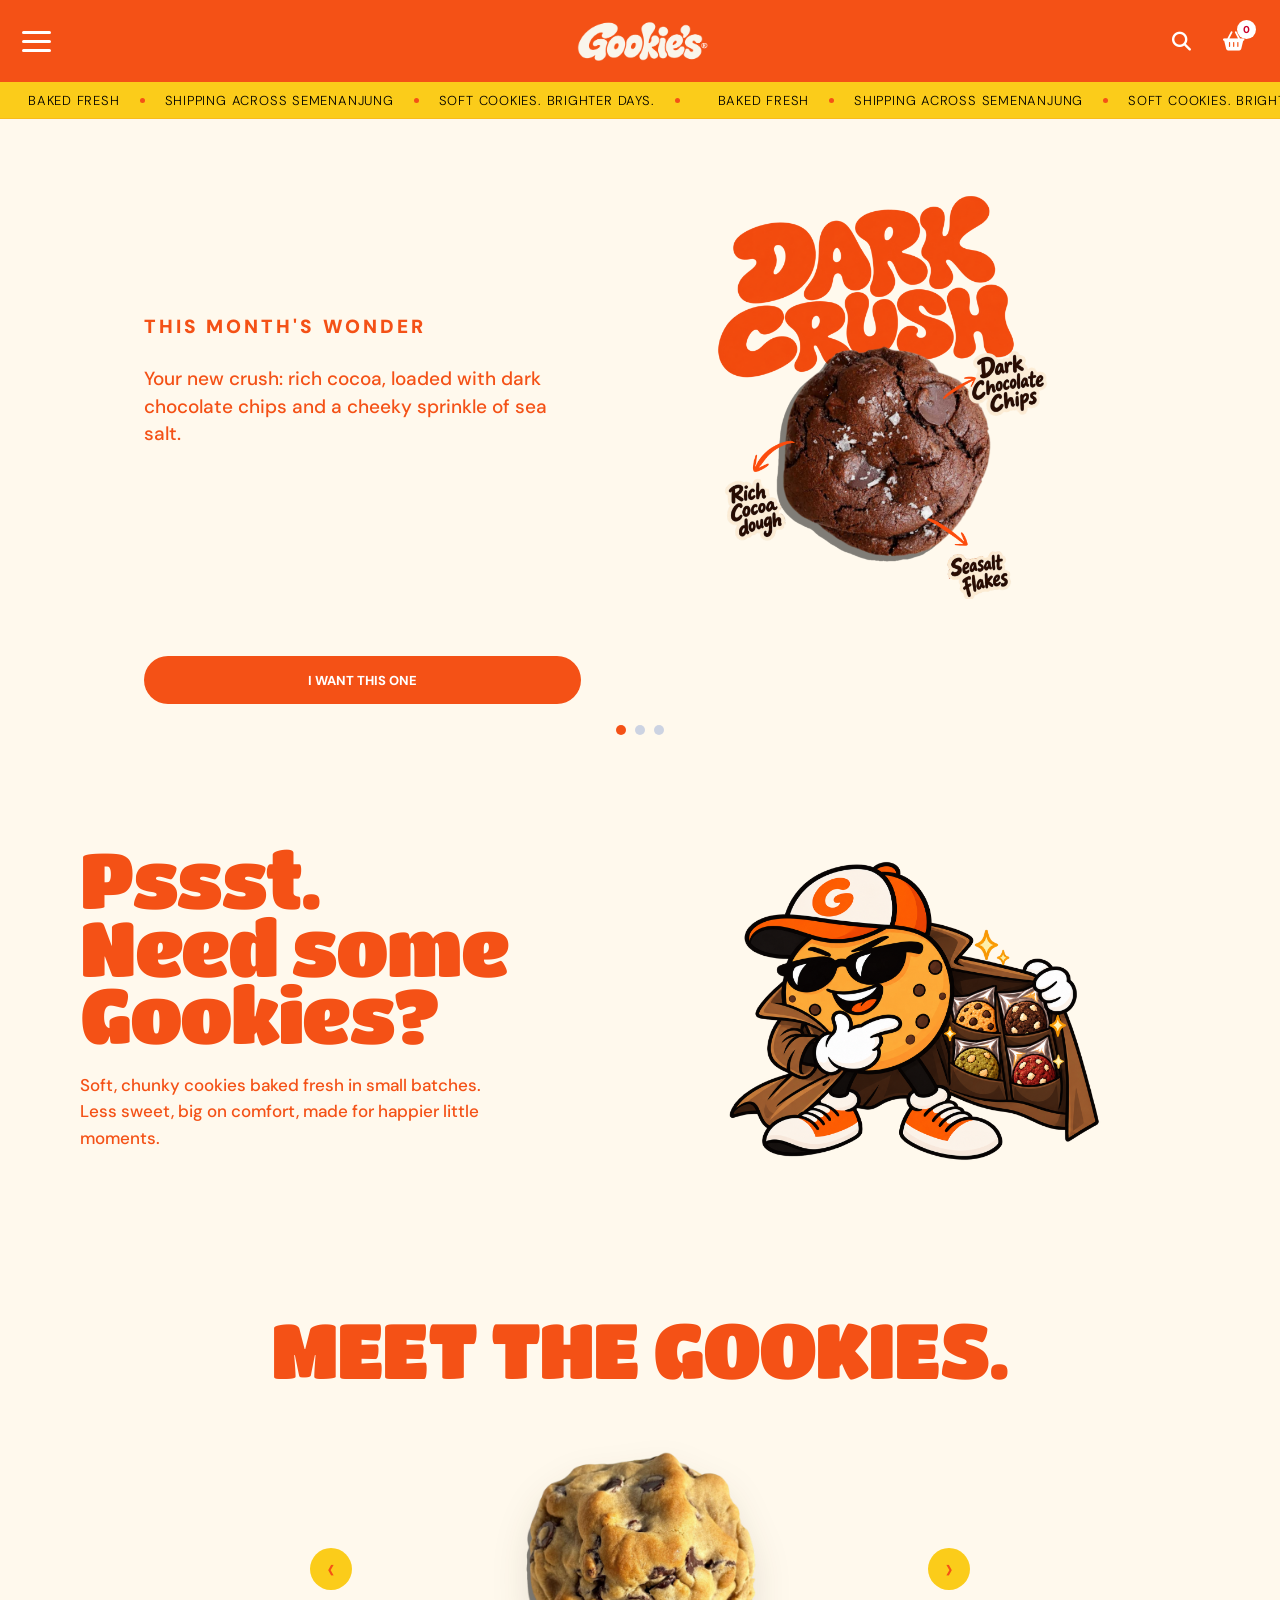
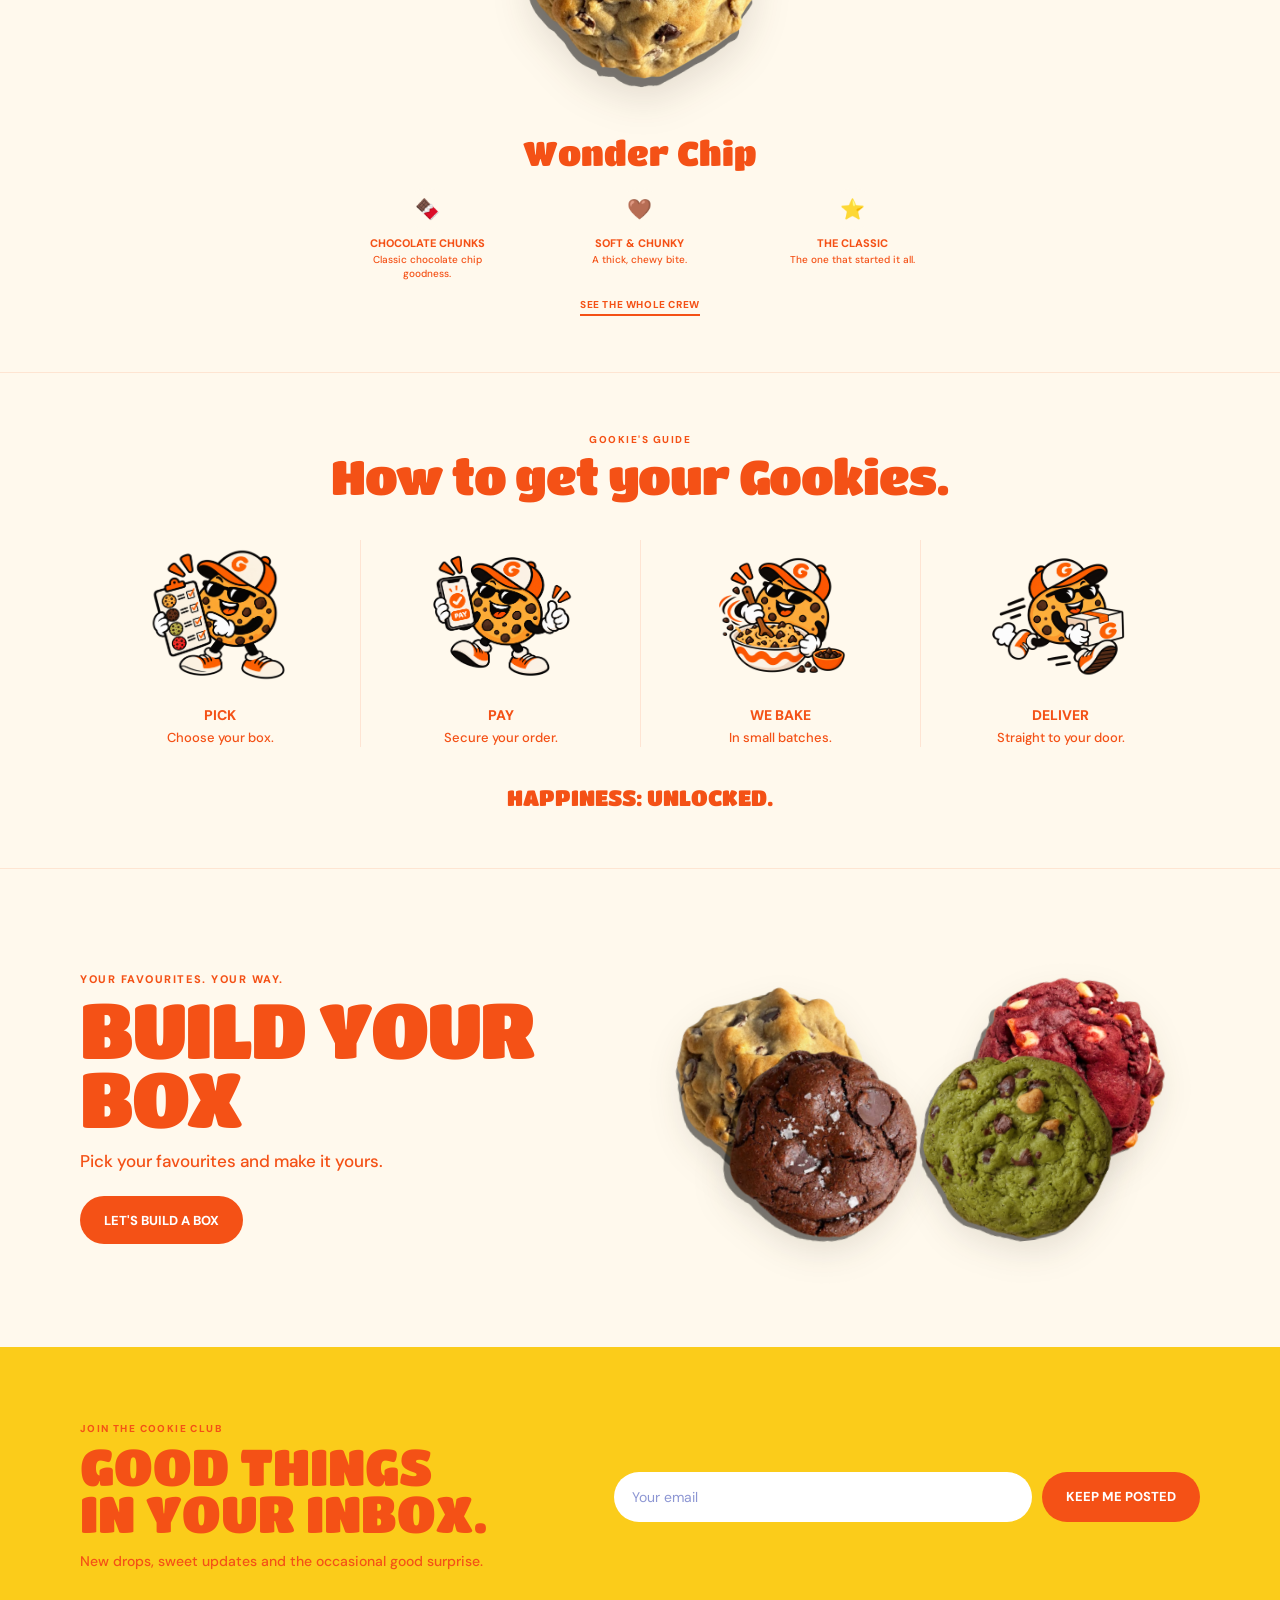
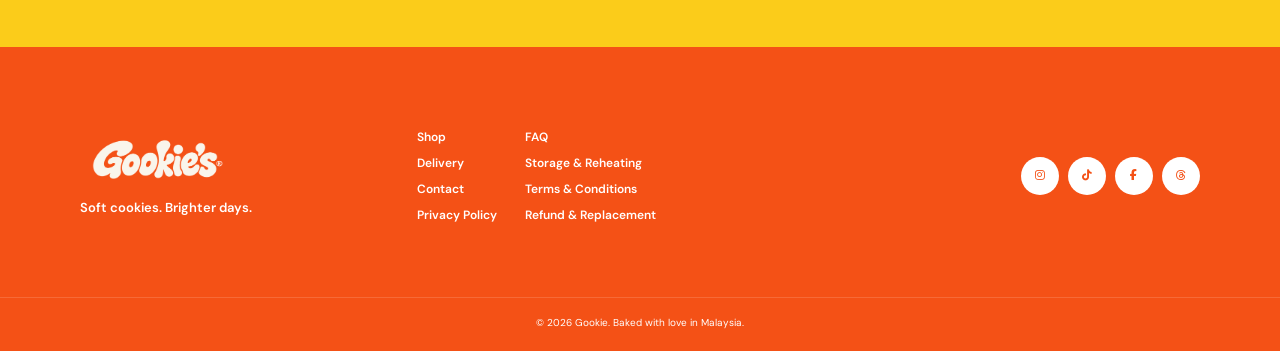
==== index.html @ 6707a7a9 "Update index.html" ====
<!DOCTYPE html>
<html lang="en">
<head>
  <meta charset="UTF-8">
  <meta name="viewport" content="width=device-width, initial-scale=1.0">
  <title>Gookie — Soft Cookies. Brighter Days.</title>
  <meta name="description" content="Soft, chunky cookies baked fresh in small batches. Less sweet, big on comfort.">
  <link rel="preconnect" href="https://fonts.googleapis.com">
  <link rel="preconnect" href="https://fonts.gstatic.com" crossorigin>
  <link href="https://fonts.googleapis.com/css2?family=DM+Sans:wght@400;500;600;700;800&family=Titan+One&display=swap" rel="stylesheet">
  <link rel="stylesheet" href="style.css?v=2.0">

  <link
  rel="stylesheet"
  href="https://cdnjs.cloudflare.com/ajax/libs/font-awesome/6.7.2/css/all.min.css"
>
  
</head>
<body>

  <!-- ================= HEADER ================= -->
 <header class="site-header">

  <!-- HAMBURGER -->
  <button
    class="menu-btn"
    id="menu-open"
    type="button"
    aria-label="Open menu"
    aria-expanded="false"
  >
    <span></span>
    <span></span>
    <span></span>
  </button>


  <!-- LOGO -->
  <a href="index.html" class="brand" aria-label="Gookie home">
    <img src="logo.png" alt="Gookie">
  </a>


  <!-- RIGHT SIDE ICONS -->
  <div class="header-actions">

    <!-- SEARCH -->
    <button
      class="header-icon-btn search-btn"
      type="button"
      aria-label="Search"
    >
      <i class="fa-solid fa-magnifying-glass"></i>
    </button>


    <!-- CART / BASKET -->
    <button
      class="header-icon-btn cart-btn"
      type="button"
      aria-label="Open cart"
    >
      <i class="fa-solid fa-basket-shopping"></i>

      <span class="cart-count">
        0
      </span>
    </button>

  </div>

</header>

<!-- ================= SEARCH PANEL ================= -->
<div class="search-panel" id="search-panel">

  <div class="search-panel-inner">

    <input
      type="search"
      id="site-search-input"
      placeholder="Search Gookies..."
      aria-label="Search Gookies"
    >

    <div
  class="search-suggestions"
  id="search-suggestions"
></div>

    <button
      type="button"
      class="search-close-btn"
      id="search-close-btn"
      aria-label="Close search"
    >
      ×
    </button>

  </div>

</div>

<!-- ================= CART DRAWER ================= -->

<div class="cart-overlay" id="cart-overlay" hidden>

  <aside class="cart-drawer" id="cart-drawer">

    <div class="cart-header">
      <h2>YOUR GOOKIE CART</h2>

      <button
        type="button"
        class="cart-close-btn"
        id="cart-close-btn"
        aria-label="Close cart"
      >
        ×
      </button>
    </div>

    <div class="cart-body" id="cart-body">

      <div class="cart-empty" id="cart-empty">
        <p class="cart-empty-title">
          Your box is lonely.
        </p>

        <p>
          Add some Gookies to make it happier.
        </p>

        <a href="order.html" class="cart-shop-btn" id="cart-shop-btn">
          BUILD A BOX
        </a>
      </div>

    </div>

    <div class="cart-footer" id="cart-footer" hidden>
      <div class="cart-total"><span>SUBTOTAL</span><strong id="cart-subtotal">RM0.00</strong></div>
      <p>Delivery is calculated at checkout.</p>
      <a class="cart-checkout-btn" href="order.html">CONTINUE TO SHOP</a>
    </div>

  </aside>

</div>
  
  <!-- ================= MENU DRAWER ================= -->
<div class="menu-overlay" id="menu-overlay" hidden>

  <aside class="menu-panel" aria-label="Site menu">

    <button
      class="menu-close"
      id="menu-close"
      type="button"
      aria-label="Close menu"
    >
      ×
    </button>

    <p class="menu-title">MENU</p>

   <nav class="menu-links" aria-label="Main navigation">

  <a href="index.html">HOME</a>
  <a href="gookies.html">COOKIES</a>
  <a href="order.html">SHOP</a>
  <a href="goodies.html">GIFTS</a>
  <a href="about.html">ABOUT</a>
  <a href="contact.html">CONTACT</a>
  <a href="help.html">HELP</a>

</nav>

   <div class="menu-socials">
  <a href="https://www.instagram.com/gookie.my" target="_blank" rel="noopener noreferrer" aria-label="Gookie on Instagram"><i class="fa-brands fa-instagram"></i></a>
  <a href="https://www.tiktok.com/@gookie.my" target="_blank" rel="noopener noreferrer" aria-label="Gookie on TikTok"><i class="fa-brands fa-tiktok"></i></a>
  <a href="https://facebook.com/gookie.my" target="_blank" rel="noopener noreferrer" aria-label="Gookie on Facebook"><i class="fa-brands fa-facebook-f"></i></a>
  <a href="https://www.threads.com/@gookie.my" target="_blank" rel="noopener noreferrer" aria-label="Gookie on Threads"><i class="fa-brands fa-threads"></i></a>
</div>
  </aside>

</div>

  <!-- ================= ANNOUNCEMENT ================= -->
  <div class="announcement-bar">
  <div class="announcement-track">

    <div class="announcement-group">
      <span>BAKED FRESH</span><i>•</i>
      <span>SHIPPING ACROSS SEMENANJUNG</span><i>•</i>
      <span>SOFT COOKIES. BRIGHTER DAYS.</span><i>•</i>
    </div>

    <div class="announcement-group" aria-hidden="true">
      <span>BAKED FRESH</span><i>•</i>
      <span>SHIPPING ACROSS SEMENANJUNG</span><i>•</i>
      <span>SOFT COOKIES. BRIGHTER DAYS.</span><i>•</i>
    </div>

  </div>
</div>

  <main>

    <!-- ================= PROMO HERO ================= -->
    <section class="promo-hero" aria-label="Featured promotions">

      <div class="promo-slide is-active" data-promo-slide="0">
        <div class="promo-copy">
          <p class="promo-kicker">THIS MONTH'S WONDER</p>
          
          <img
src="monthly-title-dc.png"
  alt="Dark Crush"
  class="monthly-title-image"
>
          <p class="promo-description" id="monthly-hero-description">Your new crush: rich cocoa, loaded with dark chocolate chips and a cheeky sprinkle of sea salt.</p>
        </div>
        <div class="promo-visual">
          <span class="promo-blob">LIMITED<br>DROP</span>
          <img id="monthly-hero-image" src="monthly-wonder-dc.png" alt="Dark Crush Monthly Wonder cookie">
        </div>
        <a href="#cookie-lineup" class="btn btn-red">I WANT THIS ONE</a>
      </div>

      <div class="promo-slide promo-build-slide" data-promo-slide="1">
        <div class="promo-copy">
          <p class="promo-kicker">YOUR COOKIES. YOUR CALL.</p>
         <h2>BUILD<br>YOUR BOX</h2>
          <p class="promo-description">Pick your favourites and make the box yours.</p>
          <a href="#build-box" class="btn btn-red">LET'S BUILD A BOX</a>
        </div>
        <div class="promo-visual promo-box-visual">
          <img src="buildyourbox.png" alt="A Gookie box ready to take home" class="promo-box-image">
        </div>
      </div>

      <div class="promo-slide" data-promo-slide="2">
        <div class="promo-copy">
          <p class="promo-kicker">SAY HELLO TO THE CREW</p>
          <h2>MEET THE<br>GOOKIES</h2>
          <p class="promo-description">Eight favourites, plus one Monthly Wonder.</p>
          <a href="#cookie-lineup" class="btn btn-red">SHOW ME THE COOKIES</a>
        </div>
        <div class="promo-visual">
  <img
    src="hero-cookies.gif"
    alt="Gookie cookie collection"
    class="promo-hero-cookies"
  >
</div>
      </div>

      <div class="promo-dots" aria-label="Choose promotion">
        <button class="is-active" type="button" data-promo-dot="0" aria-label="Promotion 1"></button>
        <button type="button" data-promo-dot="1" aria-label="Promotion 2"></button>
        <button type="button" data-promo-dot="2" aria-label="Promotion 3"></button>
      </div>
    </section>

    <!-- ================= BRAND STORY ================= -->
    <section class="story-section" id="gookie-story">
      <div class="section-shell story-grid">
        <div class="story-copy">
          <h2>Pssst.<br>Need some<br>Gookies?</h2>
          <p>Soft, chunky cookies baked fresh in small batches. Less sweet, big on comfort, made for happier little moments.</p>
        </div>
        <div class="story-shop">
  <img
    src="cookie-dealer.png"
    alt="Cookie Dealer"
    class="story-shop-image"
  >
</div>
      </div>
    </section>

    <!-- ================= COOKIE LINEUP ================= -->
    <section class="lineup-section" id="cookie-lineup">
      <div class="section-shell lineup-shell">
        <div class="section-heading">
          <h2>MEET THE GOOKIES.</h2>
        </div>

        <div class="cookie-feature">
          <div class="cookie-stage">
            <button class="cookie-arrow cookie-arrow-left" type="button" aria-label="Previous cookie">‹</button>

            <div class="cookie-visual">
              <img src="wonder-chip.png" alt="Wonder Chip" class="cookie-image" id="featured-cookie-image">

              <!-- Kept because your current script.js updates this element. Hidden by CSS. -->
              <div class="cookie-sticker" id="featured-cookie-sticker" aria-hidden="true">
                <div class="sticker-label"><span>OUR</span><span>CLASSIC</span></div>
              </div>
            </div>

            <button class="cookie-arrow cookie-arrow-right" type="button" aria-label="Next cookie">›</button>
          </div>

          <div class="cookie-info">
            <h2 id="featured-cookie-name">Wonder Chip</h2>
            <!-- Kept because your current script.js expects it. Hidden by CSS. -->
            <p id="featured-cookie-description">Classic chocolate chip, never goes out of style.</p>
          </div>
<div class="cookie-highlights" id="cookie-highlights">

  <div class="cookie-highlight">
    <span class="cookie-highlight-icon">🍫</span>
    <div>
      <strong>CHOCOLATE CHUNKS</strong>
      <p>Classic chocolate chip goodness.</p>
    </div>
  </div>

  <div class="cookie-highlight">
    <span class="cookie-highlight-icon">🤎</span>
    <div>
      <strong>SOFT & CHUNKY</strong>
      <p>A thick, chewy bite.</p>
    </div>
  </div>

  <div class="cookie-highlight">
    <span class="cookie-highlight-icon">⭐</span>
    <div>
      <strong>THE CLASSIC</strong>
      <p>The one that started it all.</p>
    </div>
  </div>

</div>
          
          <a href="#build-box" class="lineup-link">SEE THE WHOLE CREW</a>
        </div>
      </div>
    </section>

   <!-- ================= GOOKIE'S GUIDE ================= -->
<section class="guide-section" id="gookies-guide">
  <div class="section-shell">

    <div class="section-heading guide-heading">
      <p>GOOKIE'S GUIDE</p>
      <h2>How to get your Gookies.</h2>
    </div>

    <div class="guide-grid">

      <article class="guide-item">
        <div class="guide-icon">
          <img src="pick.png" alt="Pick your Gookie box">
        </div>
        <h3>PICK</h3>
        <p>Choose your box.</p>
      </article>

      <article class="guide-item">
        <div class="guide-icon">
          <img src="pay.png" alt="Pay for your Gookie order">
        </div>
        <h3>PAY</h3>
        <p>Secure your order.</p>
      </article>

      <article class="guide-item">
        <div class="guide-icon">
          <img src="bake.png" alt="Gookies baking in small batches">
        </div>
        <h3>WE BAKE</h3>
        <p>In small batches.</p>
      </article>

      <article class="guide-item">
        <div class="guide-icon">
          <img src="deliver.png" alt="Gookie delivery">
        </div>
        <h3>DELIVER</h3>
        <p>Straight to your door.</p>
      </article>

    </div>

    <p class="guide-payoff">HAPPINESS: UNLOCKED.</p>

  </div>
</section>

    <!-- ================= BUILD YOUR BOX ================= -->
    <section class="build-section" id="build-box">
      <div class="section-shell build-grid">
        <div class="build-copy">
          <p class="build-kicker">YOUR FAVOURITES. YOUR WAY.</p>
          <h2>BUILD YOUR BOX</h2>
          <p>Pick your favourites and make it yours.</p>
          <a href="order.html" class="btn btn-red">LET'S BUILD A BOX</a>
        </div>
        <div class="build-cookies" aria-hidden="true">
          <img src="wonder-chip.png" alt="">
          <img src="red-bloom.png" alt="">
          <img src="dark-crush.png" alt="">
          <img src="matcha-matchy.png" alt="">
        </div>
      </div>
    </section>

    <!-- ================= COOKIE CLUB ================= -->
    <section class="club-section">
      <div class="section-shell club-grid">
        <div class="club-copy">
          <p>JOIN THE COOKIE CLUB</p>
          <h2>GOOD THINGS<br>IN YOUR INBOX.</h2>
          <span>New drops, sweet updates and the occasional good surprise.</span>
        </div>

        <form class="club-form" action="#" method="post">
          <label class="sr-only" for="club-email">Email address</label>
          <input id="club-email" name="email" type="email" placeholder="Your email">
          <button class="btn btn-red" type="submit">KEEP ME POSTED</button>
        </form>
      </div>
    </section>

  </main>

  <!-- ================= FOOTER ================= -->
  <footer class="site-footer" id="footer">
    <div class="section-shell footer-grid">
      <div class="footer-brand">
        <img src="logo.png" alt="Gookie">
        <p>Soft cookies. Brighter days.</p>
      </div>

      <nav class="footer-links" aria-label="Footer navigation">
        <a href="order.html">Shop</a>
        <a href="help.html">FAQ</a>
        <a href="help.html#delivery">Delivery</a>
        <a href="help.html#storage">Storage &amp; Reheating</a>
        <a href="contact.html">Contact</a>
        <a href="terms.html">Terms &amp; Conditions</a>
        <a href="privacy.html">Privacy Policy</a>
        <a href="help.html#refund">Refund &amp; Replacement</a>
      </nav>

      <div class="footer-social" aria-label="Gookie social media">
        <a href="https://www.instagram.com/gookie.my" target="_blank" rel="noopener noreferrer" aria-label="Gookie on Instagram"><i class="fa-brands fa-instagram"></i></a>
        <a href="https://www.tiktok.com/@gookie.my" target="_blank" rel="noopener noreferrer" aria-label="Gookie on TikTok"><i class="fa-brands fa-tiktok"></i></a>
        <a href="https://facebook.com/gookie.my" target="_blank" rel="noopener noreferrer" aria-label="Gookie on Facebook"><i class="fa-brands fa-facebook-f"></i></a>
        <a href="https://www.threads.com/@gookie.my" target="_blank" rel="noopener noreferrer" aria-label="Gookie on Threads"><i class="fa-brands fa-threads"></i></a>
      </div>
    </div>

    <p class="footer-bottom">© 2026 Gookie. Baked with love in Malaysia.</p>
  </footer>

  <!-- Existing cookie carousel logic -->
  <script src="script.js"></script>

  <!-- Design A interactions -->
  <script>
    const menuOpen = document.getElementById("menu-open");
    const menuClose = document.getElementById("menu-close");
    const menuOverlay = document.getElementById("menu-overlay");

    function openMenu() {
      menuOverlay.hidden = false;
      requestAnimationFrame(() => menuOverlay.classList.add("is-open"));
      menuOpen.setAttribute("aria-expanded", "true");
      document.body.classList.add("menu-open");
    }

    function closeMenu() {
      menuOverlay.classList.remove("is-open");
      menuOpen.setAttribute("aria-expanded", "false");
      document.body.classList.remove("menu-open");
      setTimeout(() => { menuOverlay.hidden = true; }, 220);
    }

    menuOpen.addEventListener("click", openMenu);
    menuClose.addEventListener("click", closeMenu);
    menuOverlay.addEventListener("click", (event) => {
      if (event.target === menuOverlay) closeMenu();
    });
    document.querySelectorAll(".menu-links a").forEach((link) => link.addEventListener("click", closeMenu));

  const promoSlides = [...document.querySelectorAll("[data-promo-slide]")];
const promoDots = [...document.querySelectorAll("[data-promo-dot]")];

let promoIndex = 0;
let promoTimer;

function showPromo(index) {
  promoIndex = (index + promoSlides.length) % promoSlides.length;

  promoSlides.forEach((slide, i) => {
    slide.classList.toggle("is-active", i === promoIndex);
  });

  promoDots.forEach((dot, i) => {
    dot.classList.toggle("is-active", i === promoIndex);
  });
}

function startPromoTimer() {
  clearInterval(promoTimer);

  promoTimer = setInterval(() => {
    showPromo(promoIndex + 1);
  }, 5000);
}

promoDots.forEach((dot, index) => {
  dot.addEventListener("click", () => {
    showPromo(index);
    startPromoTimer();
  });
});

startPromoTimer();

    /* Automatically mirror the Monthly Wonder item from your existing cookieLineup array. */
    try {
      const monthlyWonder =
        cookieLineup.find((cookie) => cookie.sticker === "MONTHLY WONDER") ||
        cookieLineup[cookieLineup.length - 1];

      if (monthlyWonder) {
        const name = document.getElementById("monthly-hero-name");
        const image = document.getElementById("monthly-hero-image");
        const description = document.getElementById("monthly-hero-description");

        name.innerHTML = monthlyWonder.name.trim().split(/\s+/).join("<br>");
        image.src = monthlyWonder.image;
        image.alt = monthlyWonder.name + " Monthly Wonder cookie";
        description.textContent = monthlyWonder.description;
      }
    } catch (error) {
      console.log("Monthly Wonder hero is using its HTML fallback.");
    }

/* ----------------------------------------
   SEARCH PANEL
---------------------------------------- */

const searchButton = document.querySelector(".search-btn");
const searchPanel = document.getElementById("search-panel");
const searchInput = document.getElementById("site-search-input");
const searchCloseButton = document.getElementById("search-close-btn");

searchButton.addEventListener("click", () => {
  searchPanel.classList.toggle("is-open");

  if (searchPanel.classList.contains("is-open")) {
    setTimeout(() => {
      searchInput.focus();
    }, 150);
  }
});

searchCloseButton.addEventListener("click", () => {
  searchPanel.classList.remove("is-open");
});

/* ----------------------------------------
   SEARCH COOKIE BY NAME
---------------------------------------- */

searchInput.addEventListener("keydown", (event) => {
  if (event.key !== "Enter") return;

  const keyword = searchInput.value
    .trim()
    .toLowerCase();

  if (!keyword) return;

  const foundIndex = cookieLineup.findIndex((cookie) =>
    cookie.name.toLowerCase().includes(keyword)
  );

  if (foundIndex === -1) {
    alert("Cookie not found.");
    return;
  }

  currentCookieIndex = foundIndex;
  showCookie(currentCookieIndex);

  document
    .getElementById("cookie-lineup")
    .scrollIntoView({
      behavior: "smooth"
    });

  searchPanel.classList.remove("is-open");
});

/* ----------------------------------------
   SEARCH SUGGESTIONS
---------------------------------------- */

const searchSuggestions =
  document.getElementById("search-suggestions");

function openCookieFromSearch(index) {
  currentCookieIndex = index;
  showCookie(currentCookieIndex);

  document
    .getElementById("cookie-lineup")
    .scrollIntoView({
      behavior: "smooth"
    });

  searchPanel.classList.remove("is-open");
  searchSuggestions.classList.remove("is-open");
  searchInput.value = "";
}

searchInput.addEventListener("input", () => {

  const keyword =
    searchInput.value
      .trim()
      .toLowerCase();

  searchSuggestions.innerHTML = "";

  if (!keyword) {
    searchSuggestions.classList.remove("is-open");
    return;
  }

  const matches = cookieLineup
    .map((cookie, index) => ({
      cookie,
      index
    }))
    .filter(({ cookie }) =>
      cookie.name
        .toLowerCase()
        .includes(keyword)
    );

  if (matches.length === 0) {
    searchSuggestions.classList.remove("is-open");
    return;
  }

  matches.forEach(({ cookie, index }) => {

    const button =
      document.createElement("button");

    button.type = "button";
    button.className =
      "search-suggestion-item";

    button.textContent =
      cookie.name;

    button.addEventListener("click", () => {
      openCookieFromSearch(index);
    });

    searchSuggestions.appendChild(button);
  });

  searchSuggestions.classList.add("is-open");
});

  </script>
  <script src="cart.js?v=2.0" defer></script>

</body>
</html>
---- style.css ----
/* ========================================
   GOOKIE — DESIGN A / CLEAN BUILD
======================================== */

:root {
  --blue: #F45116;
  --red: #F45116;
  --pink: #FBCC1A;
  --cream: #FFF9ED;
  --white: #FFFFFF;
  --black: #000000;
  --line: rgba(244, 81, 22, 0.12);
  --header-height: 82px;
}

* { box-sizing: border-box; }
html { scroll-behavior: smooth; }
html, body { margin: 0; padding: 0; }
body {
   font-family: "DM Sans", sans-serif;
  color: var(--blue);
  background-color: #FFF9ED;
  background-repeat: no-repeat;
  background-position: center;
  background-size: cover;
  background-attachment: fixed;
}
}
body.menu-open { overflow: hidden; }
img { max-width: 100%; }
button, input { font: inherit; }
a { color: inherit; }
button, a { -webkit-tap-highlight-color: transparent; }
.sr-only {
  position: absolute;
  width: 1px;
  height: 1px;
  padding: 0;
  margin: -1px;
  overflow: hidden;
  clip: rect(0,0,0,0);
  white-space: nowrap;
  border: 0;
}
.section-shell { width: min(100% - 44px, 1120px); margin: 0 auto; }

/* BUTTONS */
.btn {
  display: inline-flex;
  align-items: center;
  justify-content: center;
  min-height: 48px;
  padding: 13px 24px;
  border: 0;
  border-radius: 999px;
  text-decoration: none;
  font-size: 13px;
  font-weight: 800;
  line-height: 1;
  cursor: pointer;
  transition: transform .18s ease, box-shadow .18s ease;
}
.btn:hover { transform: translateY(-2px); }
.btn-red { background: var(--red); color: var(--white); }
.btn-red:hover { box-shadow: 0 7px 0 rgba(0,22,158,.10); }

/* HEADER */
.site-header {
  position: sticky;
  top: 0;
  z-index: 1000;
  height: var(--header-height);
  display: grid;
  grid-template-columns: 56px 1fr 56px;
  align-items: center;
  padding: 0 22px;
  background: var(--blue);
}
.brand { justify-self: center; display: flex; align-items: center; justify-content: center; }
.brand img {
  display: block;
  width: 150px;
  max-height: 58px;
  object-fit: contain;
}
.menu-btn, .cart-btn {
  width: 48px;
  height: 48px;
  padding: 0;
  border: 0;
  background: transparent;
  color: var(--white);
  cursor: pointer;
}
.menu-btn { display: flex; flex-direction: column; align-items: flex-start; justify-content: center; gap: 6px; }
.menu-btn span { display: block; width: 29px; height: 3px; border-radius: 999px; background: var(--white); }
.cart-btn { position: relative; justify-self: end; display: grid; place-items: center; }
.cart-btn svg { width: 33px; height: 33px; }
.cart-count {
  position: absolute;
  top: 1px;
  right: 0;
  min-width: 22px;
  height: 22px;
  display: grid;
  place-items: center;
  padding: 0 5px;
  border-radius: 999px;
  font-size: 11px;
  font-weight: 800;
}

/* ========================================
   MENU DRAWER
======================================== */

.menu-overlay {
  position: fixed;
  inset: 0;

  z-index: 1500;

  background: rgba(0, 22, 158, 0.20);

  opacity: 0;

  transition: opacity 0.22s ease;
}

.menu-overlay.is-open {
  opacity: 1;
}


.menu-panel {
  width: min(88vw, 430px);
  height: 100%;

  padding: 28px 34px 40px;

  display: flex;
  flex-direction: column;

  background: var(--cream);

  transform: translateX(-100%);

  transition: transform 0.22s ease;
}

.menu-overlay.is-open .menu-panel {
  transform: translateX(0);
}


/* CLOSE */

.menu-close {
  width: 48px;
  height: 48px;

  display: grid;
  place-items: center;

  padding: 0;

  border: 0;
  background: transparent;

  color: var(--blue);

  font-family: "DM Sans", sans-serif;
  font-size: 48px;
  font-weight: 300;
  line-height: 1;

  cursor: pointer;
}


/* TITLE */

.menu-title {
  margin: 42px 0 24px;

  font-family: "Titan One", sans-serif;
  font-size: 22px;
  font-weight: 400;

  color: var(--blue);
}


/* LINKS */

.menu-links {
  display: flex;
  flex-direction: column;

  gap: 8px;
}

.menu-links a {
  display: block;

  padding: 8px 0;

  color: var(--blue);

  font-family: "Titan One", sans-serif;
  font-size: clamp(34px, 8vw, 48px);
  font-weight: 400;
  line-height: 1.05;

  text-decoration: none;

  transition:
    color 0.18s ease,
    transform 0.18s ease;
}

.menu-links a:hover {
  color: var(--red);

  transform: translateX(4px);
}


/* SOCIALS */

.menu-socials {
  margin-top: auto;

  display: flex;
  flex-wrap: wrap;

  gap: 9px;
}

.menu-socials a {
  min-height: 38px;

  display: inline-flex;
  align-items: center;
  justify-content: center;

  padding: 0 15px;

  border: 1.5px solid var(--blue);
  border-radius: 999px;

  color: var(--blue);

  font-size: 10px;
  font-weight: 800;
  letter-spacing: 0.04em;

  text-decoration: none;

  transition:
    background 0.18s ease,
    color 0.18s ease;
}

.menu-socials a:hover {
  background: var(--blue);
  color: var(--white);
}


/* MOBILE */

@media (max-width: 700px) {

  .menu-panel {
    width: 88vw;
    max-width: 390px;

    padding:
      24px
      28px
      32px;
  }

  .menu-title {
    margin-top: 34px;

    font-size: 18px;
  }

  .menu-links a {
    font-size: clamp(32px, 10vw, 43px);
  }

}

/* ANNOUNCEMENT */
.announcement-bar { overflow: hidden; background: var(--pink); border-bottom: 1px solid rgba(217,39,46,.10); }
.announcement-track {
  min-height: 36px;
  display: flex;
  align-items: center;
  justify-content: center;
  gap: 18px;
  padding: 8px 18px;
  white-space: nowrap;
  font-size: 10px;
  font-weight: 900;
  letter-spacing: .09em;
   color: #000000;
}
.announcement-track i { color: #000000; font-style: normal; }

/* PROMO HERO */
.promo-hero { position: relative; min-height: 590px; overflow: hidden; background: var(--white); }
.promo-slide {
  width: min(100% - 120px, 1120px);
  min-height: 590px;
  margin: 0 auto;
  padding: 54px 0 74px;
  display: none;
  grid-template-columns: .92fr 1.08fr;
  align-items: center;
  gap: 42px;
}
.promo-slide.is-active {
  display: grid;
  animation: promoSlideLeft .55s cubic-bezier(.22,.61,.36,1);
}

@keyframes promoSlideLeft {
  from {
    opacity: 0;
    transform: translateX(70px);
  }

  to {
    opacity: 1;
    transform: translateX(0);
  }
}
.promo-copy { position: relative; z-index: 2; }
.promo-kicker { margin: 0 0 12px; font-size: 12px; font-weight: 900; letter-spacing: .16em; }

/* MONTHLY WONDER TITLE IMAGE */
.monthly-title-image {
  display: none;
  width: min(100%, 360px);
  height: auto;
  object-fit: contain;
  margin: -12px 0 18px;
}
.promo-copy h1, .promo-copy h2 {
  margin: 0;
  font-family: "Titan One", sans-serif;
  font-size: clamp(70px, 8vw, 116px);
  font-weight: 400;
  line-height: .84;
  letter-spacing: -.035em;
}

.promo-description { max-width: 380px; margin: 24px 0 27px; font-size: 18px; font-weight: 500; line-height: 1.45; }
.promo-visual { position: relative; min-height: 440px; display: grid; place-items: center; }
.promo-visual > img {
  display: block;
  width: min(125%, 650px);
  max-width: none;
  max-height: 510px;
  object-fit: contain;
}
.promo-blob {
   display: none;
  position: absolute;
  top: 36px;
  right: 10px;
  z-index: 3;
  width: 112px;
  aspect-ratio: 1;
  place-items: center;
  padding: 16px;
  border-radius: 44% 56% 48% 52% / 54% 46% 54% 46%;
  background: var(--pink);
  font-family: "Titan One", sans-serif;
  font-size: 20px;
  line-height: .95;
  text-align: center;
  transform: rotate(6deg);
}
.promo-stack { position: relative; display: block; min-height: 450px; width: 100%; }
.promo-stack img { position: absolute; width: min(58%, 350px); filter: drop-shadow(0 18px 20px rgba(43,28,13,.12)); }
.promo-stack img:nth-child(1) { left: 8%; top: 5%; transform: rotate(-9deg); }
.promo-stack img:nth-child(2) { right: 8%; top: 23%; transform: rotate(9deg); }
.promo-stack img:nth-child(3) { left: 25%; bottom: 0; transform: rotate(-2deg); }
.promo-arrow {
  position: absolute;
  top: 50%;
  width: 48px;
  height: 48px;
  display: grid;
  place-items: center;
  padding: 0;
  border: 0;
  border-radius: 50%;
  background: var(--pink);
  color: var(--blue);
  font-size: 36px;
  line-height: 1;
  cursor: pointer;
  transform: translateY(-50%);
  z-index: 5;
}
.promo-arrow-left { left: 24px; }
.promo-arrow-right { right: 24px; }
.promo-dots { position: absolute; left: 50%; bottom: 24px; display: flex; gap: 9px; transform: translateX(-50%); }
.promo-dots button { width: 10px; height: 10px; padding: 0; border: 0; border-radius: 50%; background: rgba(248,200,208,.8); cursor: pointer; }
.promo-dots button.is-active { background: var(--blue); }
/* =========================================
   NEW GOOKIE PROMO LOOK
   ========================================= */

.promo-hero {
  background: transparent;
}

/* Yellow carousel buttons */
.promo-arrow {
  background: var(--pink);
  color: var(--blue);
}

/* Carousel dots */
.promo-dots button {
  background: rgba(0, 61, 184, 0.20);
}

.promo-dots button.is-active {
  background: var(--blue);
}

/* STORY */
.story-section { background: transparent; }
.story-grid {
  min-height: 500px;
  display: grid;
  grid-template-columns: .9fr 1.1fr;
  align-items: center;
  gap: 50px;
  padding-top: 70px;
  padding-bottom: 70px;
}
.story-copy h2 {
  margin: 0;
  font-family: "Titan One", sans-serif;
  font-size: clamp(48px, 6vw, 78px);
  font-weight: 400;
  line-height: .88;
  letter-spacing: -.03em;
}
.story-copy p { max-width: 430px; margin: 24px 0 22px; font-size: 17px; font-weight: 500; line-height: 1.55; }
.text-link, .lineup-link {
  display: inline-block;
  padding-bottom: 3px;
  border-bottom: 2px solid currentColor;
  text-decoration: none;
  font-size: 12px;
  font-weight: 800;
  letter-spacing: .06em;
}
.story-cookies { position: relative; min-height: 370px; }
.story-cookie { position: absolute; width: min(56%, 320px); filter: drop-shadow(0 16px 18px rgba(42,29,16,.12)); }
.story-cookie-a { left: 9%; top: 8%; transform: rotate(-9deg); }
.story-cookie-b { right: 8%; top: 17%; transform: rotate(9deg); }
.story-cookie-c { left: 32%; bottom: 0; transform: rotate(-1deg); }

/* SECTION HEADING */
.section-heading { text-align: center; }
.section-heading > p { margin: 0 0 8px; font-size: 11px; font-weight: 800; letter-spacing: .15em; }
.section-heading h2 {
  margin: 0;
  font-family: "Titan One", sans-serif;
  font-size: clamp(46px, 5vw, 68px);
  font-weight: 400;
  line-height: 1;
  letter-spacing: -.025em;
}

/* COOKIE LINEUP */
.lineup-section { background: transparent; }
.lineup-shell { padding-top: 74px; padding-bottom: 76px; }
.cookie-feature { width: min(100%, 720px); margin: 26px auto 0; text-align: center; }
.cookie-stage { position: relative; min-height: 390px; display: grid; place-items: center; }
.cookie-visual { position: relative; width: min(64vw, 420px); }
.cookie-image {
  display: block;
  width: 100%;
  height: auto;
  object-fit: contain;
  filter: drop-shadow(0 18px 18px rgba(50,34,17,.12));
}

.cookie-image.is-changing {
  opacity: 0;
}

.cookie-image.is-entering {
  animation: cookieSlideLeft .5s cubic-bezier(.22,.61,.36,1);
}

@keyframes cookieSlideLeft {
  from {
    opacity: 0;
    transform: translateX(70px);
  }

  to {
    opacity: 1;
    transform: translateX(0);
  }
}
.cookie-arrow {
  position: absolute;
  top: 50%;
  width: 48px;
  height: 48px;
  display: grid;
  place-items: center;
  padding: 0;
  border: 0;
  border-radius: 50%;
  background: var(--pink);
  color: var(--blue);
  font-size: 36px;
  line-height: 1;
  cursor: pointer;
  transform: translateY(-50%);
  z-index: 3;
}
.cookie-arrow-left { left: 0; }
.cookie-arrow-right { right: 0; }
.cookie-sticker { display: none; }
.cookie-info { margin-top: 10px; }
.cookie-info h2 {
  margin: 0;
  font-family: "Titan One", sans-serif;
  font-size: clamp(30px, 4vw, 44px);
  font-weight: 400;
  line-height: 1;
  transition: opacity .18s ease, transform .18s ease;
}
.cookie-info p { display: none; }
.cookie-info h2.is-changing {
  opacity: 0;
}

.cookie-info h2.is-entering {
  animation: cookieTitleSlideLeft .5s cubic-bezier(.22,.61,.36,1);
}

@keyframes cookieTitleSlideLeft {
  from {
    opacity: 0;
    transform: translateX(45px);
  }

  to {
    opacity: 1;
    transform: translateX(0);
  }
}
.lineup-link { margin-top: 26px; }


/* GUIDE */
.guide-section { background: transparent; border-top: 1px solid var(--line); border-bottom: 1px solid var(--line); }
.guide-section .section-shell { padding-top: 60px; padding-bottom: 58px; }
.guide-heading h2 { font-size: clamp(38px, 4.5vw, 56px); }
.guide-grid { margin-top: 40px; display: grid; grid-template-columns: repeat(4, 1fr); }
.guide-item { padding: 0 24px; text-align: center; }
.guide-item + .guide-item { border-left: 1px solid var(--line); }
.guide-icon {
  width: 150px;
  height: 150px;
  margin: 0 auto 16px;

  display: flex;
  align-items: center;
  justify-content: center;

  background: transparent;
  border-radius: 0;
}
.guide-icon img {
  display: block;
  width: 100%;
  height: 100%;
  object-fit: contain;
}
.guide-item h3 { margin: 0; font-size: 14px; font-weight: 800; }
.guide-item p { margin: 5px 0 0; font-size: 13px; font-weight: 500; line-height: 1.35; }
.guide-payoff { margin: 38px 0 0; text-align: center; font-family: "Titan One", sans-serif; font-size: 22px; }

/* BUILD YOUR BOX */
.build-section { background: var(--cream); }
.build-grid {
  min-height: 470px;
  display: grid;
  grid-template-columns: .95fr 1.05fr;
  align-items: center;
  gap: 45px;
  padding-top: 64px;
  padding-bottom: 64px;
}
.build-kicker { margin: 0 0 8px; font-size: 11px; font-weight: 800; letter-spacing: .14em; }
.build-copy h2 {
  margin: 0;
  font-family: "Titan One", sans-serif;
  font-size: clamp(50px, 6vw, 80px);
  font-weight: 400;
  line-height: .9;
  letter-spacing: -.03em;
}
.build-copy > p:not(.build-kicker) { margin: 18px 0 24px; font-size: 17px; font-weight: 500; }
.build-cookies { position: relative; min-height: 350px; }
.build-cookies img { position: absolute; width: min(48%, 280px); filter: drop-shadow(0 14px 16px rgba(47,32,16,.11)); }
.build-cookies img:nth-child(1) { left: 0; top: 5%; transform: rotate(-9deg); }
.build-cookies img:nth-child(2) { right: 0; top: 2%; transform: rotate(8deg); }
.build-cookies img:nth-child(3) { left: 8%; bottom: 0; transform: rotate(7deg); }
.build-cookies img:nth-child(4) { right: 8%; bottom: 0; transform: rotate(-6deg); }

/* COOKIE CLUB */
.club-section { background: var(--pink); }
.club-grid {
  min-height: 300px;
  display: grid;
  grid-template-columns: .9fr 1.1fr;
  align-items: center;
  gap: 55px;
  padding-top: 52px;
  padding-bottom: 52px;
}
.club-copy > p { margin: 0 0 7px; font-size: 10px; font-weight: 800; letter-spacing: .14em; }
.club-copy h2 { margin: 0; font-family: "Titan One", sans-serif; font-size: clamp(38px, 4vw, 55px); font-weight: 400; line-height: .92; }
.club-copy span { display: block; max-width: 420px; margin-top: 15px; font-size: 14px; font-weight: 500; line-height: 1.45; }
.club-form { display: grid; grid-template-columns: 1fr auto; gap: 10px; }
.club-form input {
  min-height: 50px;
  padding: 0 18px;
  border: 0;
  border-radius: 999px;
  outline: none;
  background: var(--white);
  color: var(--blue);
  font-size: 14px;
}
.club-form input::placeholder { color: rgba(0,22,158,.45); }

/* FOOTER */
.site-footer { background: var(--blue); color: var(--white); }
.footer-grid {
  min-height: 250px;
  display: grid;
  grid-template-columns: .8fr 1.4fr .6fr;
  align-items: center;
  gap: 40px;
  padding-top: 52px;
  padding-bottom: 44px;
}
.footer-brand img { width: 150px; }
.footer-brand p { margin: 12px 0 0; font-size: 13px; font-weight: 600; }
.footer-links { display: grid; grid-template-columns: repeat(2, max-content); gap: 10px 28px; }
.footer-links a { text-decoration: none; font-size: 12px; font-weight: 600; }
.footer-links a:hover { text-decoration: underline; }
.footer-social { justify-self: end; display: flex; gap: 9px; }
.footer-social a {
  width: 38px;
  height: 38px;
  display: grid;
  place-items: center;
  border-radius: 50%;
  background: var(--white);
  color: var(--blue);
  text-decoration: none;
  font-size: 11px;
  font-weight: 800;
}
.footer-bottom { margin: 0; padding: 18px 20px 22px; border-top: 1px solid rgba(255,255,255,.14); text-align: center; font-size: 10px; }

/* TABLET */
@media (max-width: 900px) {
  .promo-slide { width: min(100% - 88px, 760px); grid-template-columns: 1fr 1fr; gap: 22px; }
  .promo-copy h1, .promo-copy h2 { font-size: clamp(58px, 8vw, 84px); }
  .story-grid, .build-grid { gap: 24px; }
  .guide-item { padding: 0 14px; }
  .footer-grid { grid-template-columns: 1fr 1.4fr; }
  .footer-social { grid-column: 1 / -1; justify-self: start; }
}

/* MOBILE */
@media (max-width: 700px) {
  :root { --header-height: 74px; }
  .section-shell { width: min(100% - 34px, 520px); }

  .site-header { grid-template-columns: 48px 1fr 48px; padding: 0 14px; }
  .brand img { width: 128px; }
  .menu-btn span { width: 27px; }
  .cart-btn svg { width: 30px; height: 30px; }

  .announcement-track { justify-content: flex-start; gap: 13px; overflow-x: auto; scrollbar-width: none; }
  .announcement-track::-webkit-scrollbar { display: none; }

  .promo-hero { min-height: 650px; }
  .promo-slide {
    width: min(100% - 38px, 520px);
    min-height: 650px;
    padding: 38px 0 68px;
    grid-template-columns: 1fr;
    gap: 16px;
    text-align: center;
  }
  .promo-copy { order: 1; }
  .promo-visual { order: 2; min-height: 300px; }
  .promo-kicker { margin-bottom: 10px; font-size: 10px; color: var(--black); }
  .promo-copy h1, .promo-copy h2 { font-size: clamp(50px, 15vw, 68px); line-height: .86; }
  .promo-description { max-width: 320px; margin: 16px auto 19px; font-size: 15px; }
  .promo-visual > img { width: min(82vw, 360px); max-height: 340px; }
  .promo-blob { top: 6px; right: 0; width: 84px; font-size: 13px; }
  .promo-stack { min-height: 310px; }
  .promo-stack img { width: min(55vw, 220px); }
  .promo-stack img:nth-child(1) { left: 5%; }
  .promo-stack img:nth-child(2) { right: 5%; }
  .promo-stack img:nth-child(3) { left: 24%; }
  .promo-arrow { top: 61%; width: 42px; height: 42px; font-size: 30px; }
  .promo-arrow-left { left: 12px; }
  .promo-arrow-right { right: 12px; }
  .promo-dots { bottom: 20px; }

  .story-grid { min-height: auto; grid-template-columns: 1fr; padding-top: 54px; padding-bottom: 52px; text-align: center; }
  .story-copy h2 { font-size: clamp(45px, 13vw, 61px); }
  .story-copy p { max-width: 340px; margin-left: auto; margin-right: auto; font-size: 15px; }
  .story-cookies { min-height: 250px; }
  .story-cookie { width: min(50vw, 205px); }
  .story-cookie-a { left: 3%; }
  .story-cookie-b { right: 3%; }
  .story-cookie-c { left: 28%; }

  .lineup-shell { padding-top: 58px; padding-bottom: 58px; }
  .section-heading > p { font-size: 9px; }
  .section-heading h2 { font-size: clamp(36px, 10vw, 48px); }
  .cookie-feature { margin-top: 20px; }
  .cookie-stage { min-height: 290px; }
  .cookie-visual { width: min(69vw, 310px); }
  .cookie-arrow { width: 42px; height: 42px; font-size: 30px; }
  .cookie-info { margin-top: 5px; }
  .cookie-info h2 { font-size: clamp(28px, 8vw, 38px); }
  .lineup-link { margin-top: 22px; }

  .guide-section .section-shell { padding-top: 52px; padding-bottom: 48px; }
  .guide-heading h2 { font-size: clamp(34px, 9vw, 44px); }
  .guide-grid { margin-top: 34px; grid-template-columns: 1fr 1fr; gap: 30px 16px; }
  .guide-item { padding: 0 8px; }
  .guide-item + .guide-item { border-left: 0; }
  .guide-icon { width: 64px; height: 64px; margin-bottom: 12px; }
  .guide-icon svg { width: 30px; height: 30px; }
  .guide-item h3 { font-size: 13px; }
  .guide-item p { font-size: 12px; }
  .guide-payoff { margin-top: 34px; font-size: 18px; }

  .build-grid { min-height: auto; grid-template-columns: 1fr; padding-top: 55px; padding-bottom: 48px; text-align: center; }
  .build-kicker { font-size: 9px; }
  .build-copy h2 { font-size: clamp(48px, 13vw, 64px); }
  .build-copy > p:not(.build-kicker) { margin-top: 14px; font-size: 15px; }
  .build-cookies { min-height: 290px; margin-top: 8px; }
  .build-cookies img { width: min(45vw, 190px); }

  .club-grid { min-height: auto; grid-template-columns: 1fr; gap: 28px; padding-top: 48px; padding-bottom: 48px; text-align: center; }
  .club-copy > p { font-size: 9px; }
  .club-copy h2 { font-size: clamp(36px, 10vw, 48px); }
  .club-copy span { max-width: 330px; margin-left: auto; margin-right: auto; }
  .club-form { grid-template-columns: 1fr; width: min(100%, 380px); margin: 0 auto; }

  .footer-grid { min-height: auto; grid-template-columns: 1fr; gap: 32px; padding-top: 45px; padding-bottom: 40px; text-align: center; }
  .footer-brand img { width: 135px; }
  .footer-links { grid-template-columns: 1fr 1fr; justify-content: center; gap: 12px 20px; }
  .footer-social { grid-column: auto; justify-self: center; }
}

@media (max-width: 420px) {
  .promo-hero, .promo-slide { min-height: 625px; }
  .promo-copy h1, .promo-copy h2 { font-size: clamp(46px, 14vw, 58px); }
  .promo-arrow { top: 63%; }
  .story-cookies { min-height: 225px; }
  .cookie-stage { min-height: 270px; }
  .guide-grid { gap: 26px 10px; }
}

/* ========================================
   MEET THE GOOKIES — HERO IMAGE
======================================== */

.promo-hero-cookies {
  width: min(100%, 620px) !important;
  max-height: 500px !important;
  object-fit: contain;
}

@media (max-width: 700px) {

  .promo-hero-cookies {
    width: min(92vw, 390px) !important;
    max-height: 330px !important;
  }

}

/* ========================================
   PROMO HERO — COMPACT VERSION
======================================== */

.promo-carousel {
  min-height: 520px;
}

.promo-slide {
  min-height: 520px;
  padding: 55px 5%;
}

.promo-slide-inner {
  max-width: 1250px;
  gap: 50px;
}

.promo-copy h1 {
  font-size: clamp(58px, 6vw, 92px);
  line-height: 0.88;
}

.promo-copy p {
  max-width: 520px;
  font-size: 19px;
  line-height: 1.45;
}

.promo-visual img,
.promo-hero-cookies {
  max-width: 500px !important;
  max-height: 410px !important;
  object-fit: contain;
}


/* MOBILE */
@media (max-width: 700px) {

  .promo-carousel,
  .promo-slide {
    min-height: auto;
  }

  .promo-slide {
    padding: 42px 24px 48px;
  }

  .promo-slide-inner {
    gap: 24px;
  }

  .promo-copy h1 {
    font-size: clamp(46px, 13vw, 62px);
    line-height: 0.9;
  }

  .promo-copy p {
    font-size: 16px;
    line-height: 1.4;
  }

  .promo-visual img,
  .promo-hero-cookies {
    width: min(82vw, 330px) !important;
    max-height: 300px !important;
  }
}

/* ========================================
   HELLO WE'RE GOOKIE — SHOP IMAGE
======================================== */

.story-shop {
  display: flex;
  align-items: center;
  justify-content: center;
}

.story-shop-image {
  display: block;
  width: min(100%, 390px);
  height: auto;
  object-fit: contain;
}


/* MOBILE */
@media (max-width: 700px) {

  .story-shop-image {
    width: min(82vw, 300px);
  }

}

/* ========================================
   MENU — POLISHED SIZE
======================================== */

.menu-panel {
  width: min(82vw, 360px);
  padding: 25px 30px 30px;
}

.menu-close {
  width: 34px;
  height: 34px;

  font-size: 38px;
  font-weight: 300;
}


/* MENU LABEL */

.menu-title {
  margin: 34px 0 20px;

  font-family: "DM Sans", sans-serif;
  font-size: 13px;
  font-weight: 800;
  letter-spacing: 0.14em;
}


/* MAIN LINKS */

.menu-links {
  gap: 2px;
}

.menu-links a {
  padding: 8px 0;

  font-family: "Titan One", sans-serif;
  font-size: 27px;
  line-height: 1.05;
  letter-spacing: 0;

  color: var(--blue);
}


/* SOCIAL ICONS */

.menu-socials {
  margin-top: auto;

  display: flex;
  align-items: center;

  gap: 10px;
}

.menu-socials a {
  width: 38px;
  height: 38px;
  min-height: 0;
  padding: 0;

  display: grid;
  place-items: center;

  border: 1.5px solid var(--blue);
  border-radius: 50%;

  color: var(--blue);

  font-size: 16px;

  text-decoration: none;
}

.menu-socials a:hover {
  background: var(--blue);
  color: var(--cream);
}


/* MOBILE */

@media (max-width: 700px) {

  .menu-panel {
    width: 84vw;
    max-width: 340px;

    padding: 22px 26px 28px;
  }

  .menu-title {
    margin-top: 28px;
    margin-bottom: 17px;

    font-size: 12px;
  }

  .menu-links a {
    font-size: 25px;
    padding: 7px 0;
  }

  .menu-socials a {
    width: 36px;
    height: 36px;

    font-size: 15px;
  }

}

/* ========================================
   MENU DRAWER — FINAL POLISH
======================================== */

.menu-socials {
  position: absolute;
  left: 40px;
  bottom: 48px;

  display: flex;
  align-items: center;
  gap: 12px;
}

.menu-socials a {
  width: 42px;
  height: 42px;

  display: grid;
  place-items: center;

  border: 1.5px solid var(--blue);
  border-radius: 50%;

  color: var(--blue);
  font-size: 17px;
  text-decoration: none;

  transition:
    background 0.18s ease,
    color 0.18s ease,
    transform 0.18s ease;
}

.menu-socials a:hover {
  background: var(--blue);
  color: white;
  transform: translateY(-2px);
}

@media (max-width: 600px) {
  .menu-socials {
    left: 28px;
    bottom: 36px;
    gap: 10px;
  }

  .menu-socials a {
    width: 39px;
    height: 39px;
    font-size: 16px;
  }
}

/* ========================================
   HEADER — SEARCH + BASKET
======================================== */

.header-actions {
  position: absolute;
  right: 28px;
  top: 50%;

  transform: translateY(-50%);

  display: flex;
  align-items: center;

  gap: 14px;
}


.header-icon-btn {
  position: relative;

  width: 38px;
  height: 38px;

  display: grid;
  place-items: center;

  padding: 0;

  border: 0;
  background: transparent;

  color: var(--white);

  font-size: 19px;

  cursor: pointer;
}


.header-icon-btn:hover {
  opacity: 0.8;
}


/* CART COUNT */

.cart-count {
  position: absolute;

  top: -2px;
  right: -4px;

  min-width: 19px;
  height: 19px;

  display: flex;
  align-items: center;
  justify-content: center;

  padding: 0 5px;

  border-radius: 999px;

  background: #ffffff;
  color: #ca002a;

  font-size: 10px;
  font-weight: 800;
  line-height: 1;
}


/* MOBILE */

@media (max-width: 700px) {

  .header-actions {
    right: 14px;
    gap: 8px;
  }

  .header-icon-btn {
    width: 32px;
    height: 32px;

    font-size: 16px;
  }

  .cart-count {
    min-width: 17px;
    height: 17px;

    top: -2px;
    right: -3px;

    font-size: 9px;
  }

}

/* ========================================
   SEARCH PANEL
======================================== */

.search-panel {
  position: sticky;
  top: var(--header-height);

  z-index: 999;

  max-height: 0;
  overflow: hidden;

  background: var(--white);

  transition: max-height 0.25s ease;
}

.search-panel.is-open {
  max-height: 90px;

  border-bottom: 1px solid rgba(0, 22, 158, 0.10);
}

.search-panel-inner {
  width: min(100% - 36px, 760px);

  margin: 0 auto;

  padding: 16px 0;

  display: flex;
  align-items: center;

  gap: 10px;
}

.search-panel input {
  flex: 1;

  height: 46px;

  padding: 0 16px;

  border: 1.5px solid rgba(0, 22, 158, 0.18);
  border-radius: 999px;

  outline: none;

  font-family: "DM Sans", sans-serif;
  font-size: 14px;

  color: var(--blue);
  background: var(--white);
}

.search-panel input:focus {
  border-color: var(--blue);
}

.search-close-btn {
  width: 40px;
  height: 40px;

  border: 0;
  background: transparent;

  color: var(--blue);

  font-size: 30px;
  line-height: 1;

  cursor: pointer;
}

/* ========================================
   COOKIE LINEUP — DESKTOP POLISH
======================================== */

@media (min-width: 701px) {

  .lineup-shell {
    padding-top: 52px;
    padding-bottom: 56px;
  }

  .section-heading > p {
    margin-bottom: 6px;
    font-size: 10px;
  }

  .section-heading h2 {
    font-size: clamp(34px, 3.8vw, 48px);
    line-height: 1;
  }

  .cookie-feature {
    margin-top: 16px;
  }

  .cookie-stage {
    min-height: 320px;
  }

  .cookie-visual {
    width: min(34vw, 330px);
  }

  .cookie-arrow {
    width: 42px;
    height: 42px;
    font-size: 30px;
  }

  .cookie-arrow-left {
    left: 30px;
  }

  .cookie-arrow-right {
    right: 30px;
  }

  .cookie-info {
    margin-top: 2px;
  }

  .cookie-info h2,
  .cookie-info h3 {
    font-size: clamp(26px, 2.8vw, 34px);
  }

  .lineup-link {
    margin-top: 18px;
    font-size: 10px;
  }

}

/* ========================================
   SEARCH SUGGESTIONS
======================================== */

.search-panel-inner {
  position: relative;
}

.search-suggestions {
  position: absolute;

  top: 66px;
  left: 0;
  right: 50px;

  display: none;

  overflow: hidden;

  border: 1px solid rgba(0, 22, 158, 0.12);
  border-radius: 16px;

  background: var(--white);

  box-shadow: 0 12px 30px rgba(0, 22, 158, 0.10);

  z-index: 20;
}

.search-suggestions.is-open {
  display: block;
}

.search-suggestion-item {
  width: 100%;

  display: block;

  padding: 13px 16px;

  border: 0;
  border-bottom: 1px solid rgba(0, 22, 158, 0.08);

  background: var(--white);

  color: var(--blue);

  text-align: left;

  font-family: "DM Sans", sans-serif;
  font-size: 13px;
  font-weight: 700;

  cursor: pointer;
}

.search-suggestion-item:last-child {
  border-bottom: 0;
}

.search-suggestion-item:hover {
  background: var(--cream);
}

/* ========================================
   FIX SEARCH SUGGESTIONS LAYER
======================================== */

.search-panel {
  position: sticky;
  top: var(--header-height);
  z-index: 2000;

  max-height: 0;
  overflow: hidden;

  background: var(--white);
  transition: max-height 0.25s ease;
}

.search-panel.is-open {
  max-height: 120px;
  overflow: visible;
}

.search-panel-inner {
  position: relative;
  z-index: 2001;
}

.search-suggestions {
  z-index: 3000;
}
/* Hide browser's native search clear button */
#site-search-input::-webkit-search-cancel-button {
  -webkit-appearance: none;
  appearance: none;
}

/* ========================================
   CART DRAWER
======================================== */

.cart-overlay {
  position: fixed;
  inset: 0;

  z-index: 5000;

  background: rgba(0, 22, 158, 0.18);

  opacity: 0;
  visibility: hidden;

  transition:
    opacity 0.22s ease,
    visibility 0.22s ease;
}

.cart-overlay.is-open {
  opacity: 1;
  visibility: visible;
}

.cart-drawer {
  position: absolute;

  top: 0;
  right: 0;

  width: min(420px, 92vw);
  height: 100%;

  display: flex;
  flex-direction: column;

  background: var(--cream);

  transform: translateX(100%);

  transition: transform 0.28s ease;
}

.cart-overlay.is-open .cart-drawer {
  transform: translateX(0);
}

.cart-header {
  min-height: 86px;

  display: flex;
  align-items: center;
  justify-content: space-between;

  padding: 0 26px;

  border-bottom: 1px solid rgba(0, 22, 158, 0.10);
}

.cart-header h2 {
  margin: 0;

  font-family: "Titan One", sans-serif;
  font-size: 24px;
  font-weight: 400;

  color: var(--blue);
}

.cart-close-btn {
  width: 40px;
  height: 40px;

  border: 0;

  background: transparent;

  color: var(--blue);

  font-size: 32px;
  line-height: 1;

  cursor: pointer;
}

.cart-body {
  flex: 1;

  display: flex;
  flex-direction: column;

  padding: 28px 26px;
}

.cart-empty {
  margin: auto 0;

  text-align: center;

  color: var(--blue);
}

.cart-empty-title {
  margin: 0 0 8px;

  font-family: "Titan One", sans-serif;
  font-size: 26px;
}

.cart-empty p:not(.cart-empty-title) {
  margin: 0 auto 22px;

  max-width: 260px;

  font-size: 14px;
  line-height: 1.5;
}

.cart-shop-btn {
  display: inline-flex;

  align-items: center;
  justify-content: center;

  min-height: 46px;

  padding: 0 24px;

  border-radius: 999px;

  background: var(--red);

  color: var(--white);

  font-size: 12px;
  font-weight: 800;

  text-decoration: none;
}

body.cart-open {
  overflow: hidden;
}

/* ========================================
   ANNOUNCEMENT MARQUEE — CLEAN
======================================== */

.announcement-bar {
  overflow: hidden;
  background: var(--pink);
}

/* Moving track */
.announcement-track {
  display: flex;
  align-items: center;
  width: max-content;
   color: #000000;

  animation: announcement-scroll 26s linear infinite;
}

/* Each repeated sentence group */
.announcement-group {
  display: flex;
  align-items: center;
  flex-shrink: 0;

  gap: 20px;

  padding: 0 10px;

  white-space: nowrap;
}

/* Normal, readable text */
.announcement-group span {
  display: flex;
  align-items: center;

  color: var(--blue);

  font-family: "DM Sans", sans-serif;
  font-size: 13px;
  font-weight: 300;
  letter-spacing: 0.06em;
  line-height: 1;
}

/* Red dots */
.announcement-group i {
  display: flex;
  align-items: center;
  justify-content: center;

  width: 5px;
  height: 5px;

  flex: 0 0 5px;

  border-radius: 50%;
  background: var(--red);

  font-size: 0;
}

/* Seamless movement */
@keyframes announcement-scroll {
  from {
    transform: translateX(0);
  }

  to {
    transform: translateX(-50%);
  }
}

@media (max-width: 700px) {

  .announcement-group {
    gap: 10px;
  }

  .announcement-group span {
    font-size: 12px;
  }

}
 /* ========================================
   MEET THE GOOKIES — TITLE
======================================== */

.lineup-section .section-heading h2 {
  font-size: clamp(48px, 6vw, 78px);
}

@media (max-width: 700px) {
  .lineup-section .section-heading h2 {
    font-size: clamp(40px, 11vw, 52px);
  }
}

/* ========================================
   COOKIE QUICK HIGHLIGHTS
======================================== */

.cookie-highlights {
  width: min(100%, 620px);
  margin: 18px auto 0;

  display: grid;
  grid-template-columns: repeat(3, 1fr);
  gap: 18px;
}

.cookie-highlight {
  text-align: center;
}

.cookie-highlight-icon {
  width: 42px;
  height: 42px;

  display: grid;
  place-items: center;

  margin: 0 auto 7px;

  border-radius: 50%;

  background: var(--cream);

  font-size: 20px;
  line-height: 1;
}

.cookie-highlight strong {
  display: block;

  color: var(--blue);

  font-size: 11px;
  font-weight: 800;
  line-height: 1.15;
}

.cookie-highlight p {
  display: block !important;

  margin: 4px auto 0;

  max-width: 150px;

  color: var(--blue);

  font-size: 10px;
  font-weight: 500;
  line-height: 1.35;
}


/* MOBILE */

@media (max-width: 700px) {

  .cookie-highlights {
    gap: 8px;
    margin-top: 15px;
  }

  .cookie-highlight-icon {
    width: 36px;
    height: 36px;

    font-size: 17px;
  }

  .cookie-highlight strong {
    font-size: 9px;
  }

  .cookie-highlight p {
    font-size: 8px;
  }

}

/* ========================================
   GOOKIE'S GUIDE — NEW ILLUSTRATIONS
======================================== */

@media (max-width: 700px) {

  .guide-icon {
    width: 145px;
    height: 145px;
    margin-bottom: 10px;
  }

  .guide-grid {
    row-gap: 32px;
  }

}

/* ========================================
   BUILD YOUR BOX — HERO IMAGE
======================================== */
.promo-box-visual .promo-box-image {
  width: min(100%, 590px) !important;
  max-width: 590px !important;
  max-height: 470px !important;
  object-fit: contain;
}

/* ========================================
   CART — ITEMS & SUBTOTAL
======================================== */
.cart-overlay[hidden], .cart-footer[hidden] { display: none !important; }
.cart-body { min-height: 0; overflow-y: auto; }
.cart-items { display: grid; gap: 14px; }
.cart-item {
  display: grid;
  grid-template-columns: 68px minmax(0, 1fr);
  gap: 13px;
  padding-bottom: 15px;
  border-bottom: 1px solid rgba(0,22,158,.15);
}
.cart-item-image { width: 68px; height: 68px; object-fit: contain; }
.cart-item-name { margin: 0 0 5px; font-size: 15px; font-weight: 800; }
.cart-item-details { margin: 0 0 8px; font-size: 12px; line-height: 1.5; }
.cart-item-bottom { display: flex; align-items: center; justify-content: space-between; gap: 8px; }
.cart-item-price { font-size: 14px; font-weight: 800; }
.cart-qty { display: flex; align-items: center; gap: 10px; }
.cart-qty button {
  width: 27px; height: 27px; border: 1.5px solid var(--blue);
  border-radius: 50%; background: transparent; color: var(--blue);
  font-weight: 800; cursor: pointer;
}
.cart-qty span { font-size: 13px; font-weight: 800; }
.cart-remove { margin-top: 9px; padding: 0; border: 0; background: none;
  color: var(--blue); text-decoration: underline; font-size: 11px; cursor: pointer; }
.cart-footer { padding: 18px 26px 26px; border-top: 1px solid rgba(0,22,158,.15); }
.cart-total { display: flex; justify-content: space-between; align-items: center; font-weight: 800; }
.cart-total strong { font-size: 20px; }
.cart-footer p { margin: 8px 0 16px; font-size: 12px; }
.cart-checkout-btn { display: flex; min-height: 48px; align-items: center;
  justify-content: center; border-radius: 999px; background: var(--red);
  color: white; font-size: 12px; font-weight: 800; text-decoration: none; }
@media (max-width: 700px) {
  .promo-box-visual .promo-box-image {
    width: min(90vw, 380px) !important;
    max-height: 330px !important;
  }
  .cart-header { padding: 0 20px; }
  .cart-body { padding: 22px 20px; }
  .cart-footer { padding: 16px 20px 24px; }
}

/* ========================================
   GOOKIE CART — EDIT ORDER POPUP
======================================== */
.cart-edit { display: inline-block; margin: 10px 12px 0 0; padding: 0; border: 0; background: transparent; color: #00169E; font: 800 11px "DM Sans",sans-serif; text-decoration: underline; cursor: pointer; }
.gookie-edit-overlay[hidden] { display: none !important; }
.gookie-edit-overlay { position: fixed; inset: 0; z-index: 9999; display: grid; place-items: center; padding: 18px; background: rgba(0, 16, 86, .65); }
.gookie-edit-modal { width: min(100%, 560px); max-height: min(90vh, 820px); display: flex; flex-direction: column; overflow: hidden; border-radius: 22px; background: #fffaf0; color: #00169E; box-shadow: 0 18px 65px #00104450; }
.gookie-edit-top { display: flex; justify-content: space-between; align-items: center; padding: 22px 24px; border-bottom: 1px solid #00169e25; }
.gookie-edit-top h2 { margin: 0; font: 400 clamp(21px, 4vw, 28px) "Titan One",sans-serif; }
.gookie-edit-top button { border: 0; background: transparent; color: #00169E; font-size: 30px; cursor: pointer; }
.gookie-edit-content { overflow-y: auto; padding: 22px 24px; }
.gookie-edit-product { margin: 0 0 22px; font-weight: 800; }
.gookie-edit-content h3 { display: flex; justify-content: space-between; margin: 22px 0 12px; font: 800 13px "DM Sans",sans-serif; letter-spacing: .04em; }
.gookie-edit-picked { font-weight: 700; }
.gookie-edit-flavour { display: flex; align-items: center; justify-content: space-between; gap: 10px; min-height: 48px; border-bottom: 1px solid #00169e20; font-size: 14px; font-weight: 700; }
.gookie-edit-qty { display: flex; align-items: center; gap: 12px; }
.gookie-edit-qty button { width: 29px; height: 29px; border: 1px solid #00169E; border-radius: 50%; background: #fff; color: #00169E; cursor: pointer; font-size: 17px; }
.gookie-edit-qty button:disabled { opacity: .3; cursor: not-allowed; }
.gookie-edit-qty b { min-width: 12px; text-align: center; }
.gookie-edit-addons { display: grid; gap: 8px; }
.gookie-edit-addons label, .gookie-edit-sticker { display: flex; align-items: center; gap: 10px; padding: 12px; border: 1px solid #00169e25; border-radius: 10px; background: #fff; font-size: 13px; font-weight: 700; cursor: pointer; }
.gookie-edit-message { margin-top: 14px; }
.gookie-edit-message[hidden] { display: none; }
.gookie-edit-message label { display: block; margin-bottom: 7px; font-size: 12px; font-weight: 800; }
.gookie-edit-message textarea { width: 100%; padding: 10px; border: 1px solid #00169e55; border-radius: 10px; font: 14px "DM Sans",sans-serif; resize: vertical; }
.gookie-edit-sticker { margin-top: 16px; }
.gookie-edit-fixed { font-size: 13px; line-height: 1.5; }
.gookie-edit-bottom { padding: 16px 24px 22px; border-top: 1px solid #00169e25; background: #fffaf0; }
.gookie-edit-error { min-height: 17px; margin: 0 0 7px; color: #c31927; font-size: 12px; font-weight: 800; }
.gookie-edit-total { display: flex; justify-content: space-between; align-items: center; margin-bottom: 12px; font-weight: 800; }
.gookie-edit-total strong { font-size: 22px; }
.gookie-edit-save { width: 100%; min-height: 46px; border: 0; border-radius: 999px; background: #D9272E; color: #fff; font: 800 12px "DM Sans",sans-serif; cursor: pointer; }
body.gookie-edit-open { overflow: hidden; }
@media (max-width: 600px) { .gookie-edit-overlay { padding: 8px; } .gookie-edit-modal { max-height: 94vh; } .gookie-edit-top, .gookie-edit-content, .gookie-edit-bottom { padding-left: 16px; padding-right: 16px; } }

/* Force announcement text to black */
.announcement-bar,
.announcement-track,
.announcement-group,
.announcement-group span {
  color: #000000;
}

.announcement-track i,
.announcement-group i {
  color: #000000;
}
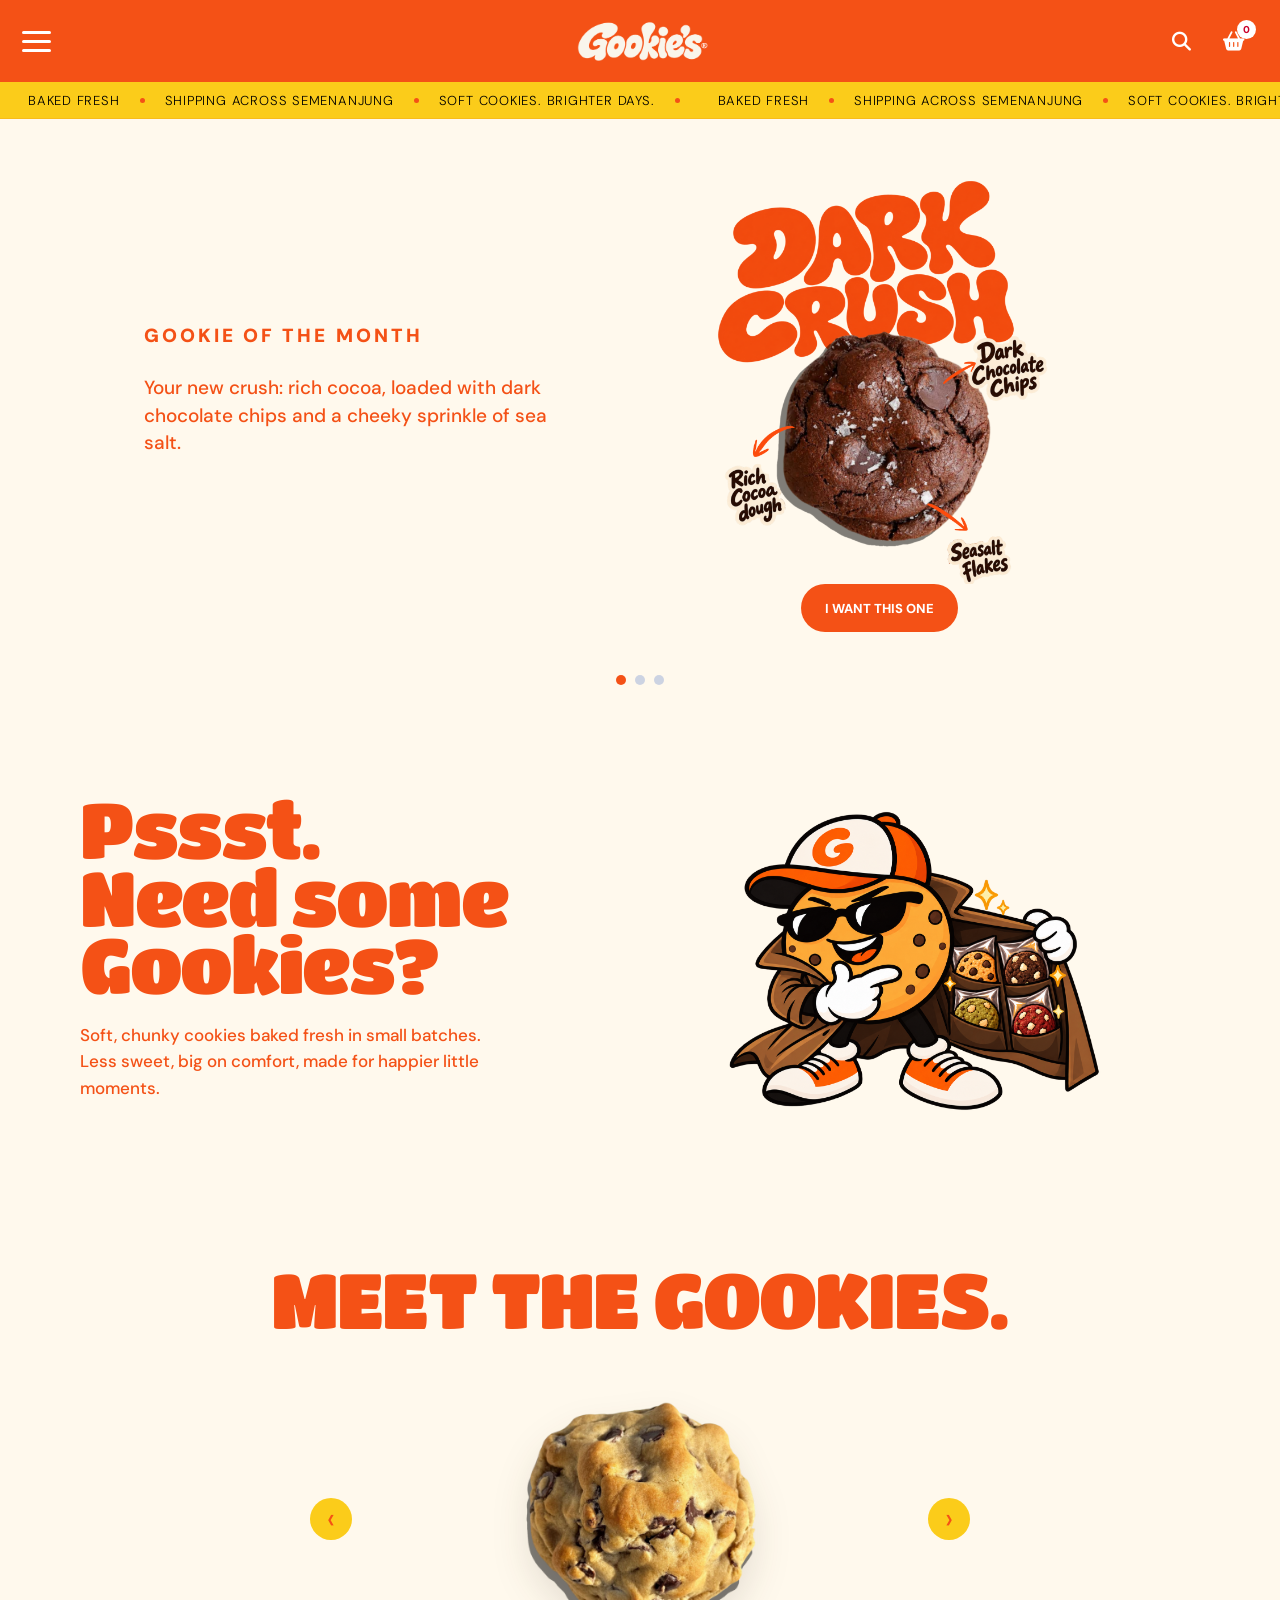
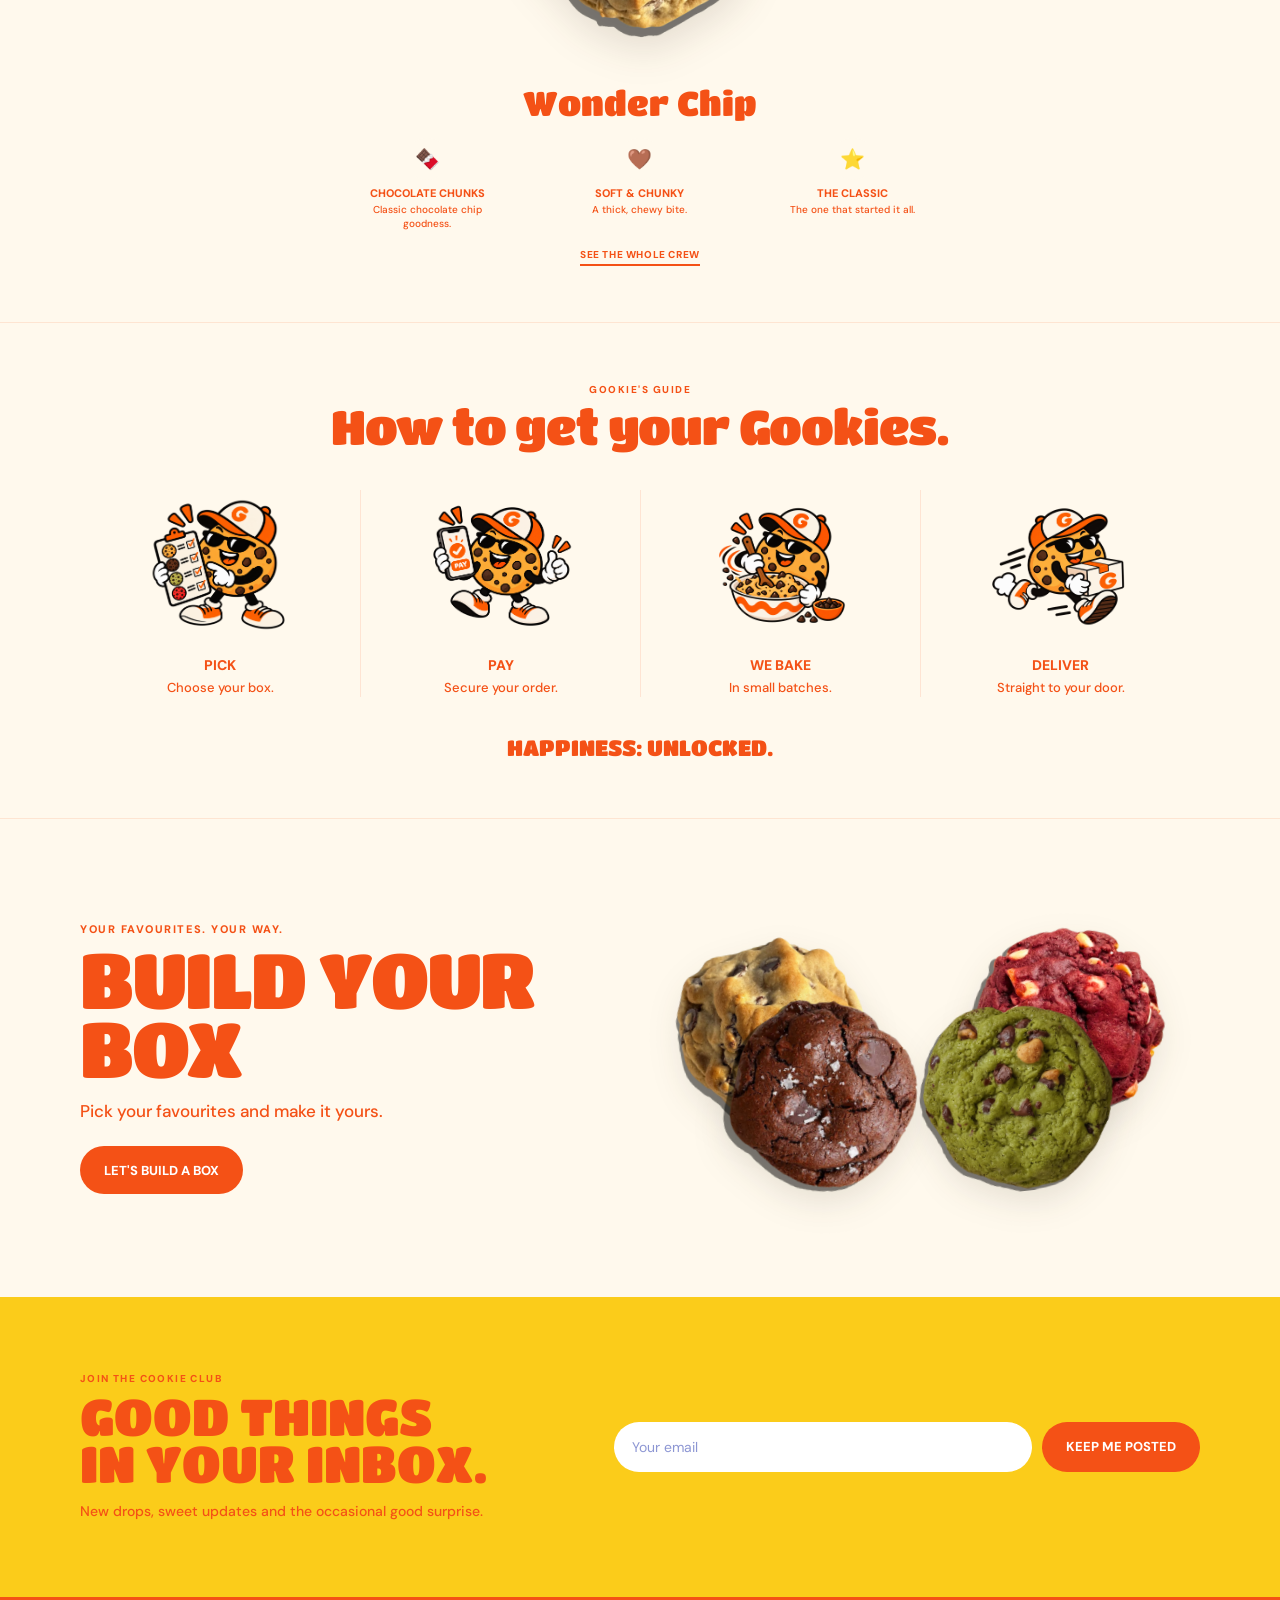
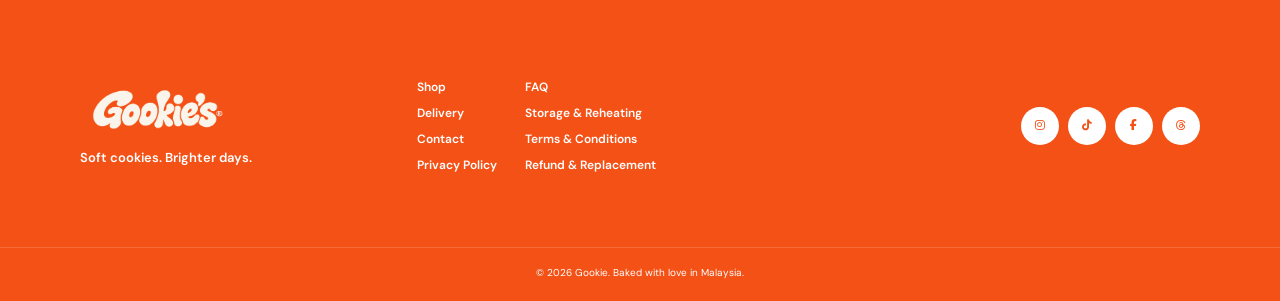
==== commit e09c8625: "Update index.html" ====
--- a/index.html
+++ b/index.html
@@ -212,7 +212,7 @@
 
       <div class="promo-slide is-active" data-promo-slide="0">
         <div class="promo-copy">
-          <p class="promo-kicker">THIS MONTH'S WONDER</p>
+          <p class="promo-kicker">GOOKIE OF THE MONTH</p>
           
           <img
 src="monthly-title-dc.png"
@@ -220,12 +220,16 @@
   class="monthly-title-image"
 >
           <p class="promo-description" id="monthly-hero-description">Your new crush: rich cocoa, loaded with dark chocolate chips and a cheeky sprinkle of sea salt.</p>
+       
         </div>
         <div class="promo-visual">
           <span class="promo-blob">LIMITED<br>DROP</span>
           <img id="monthly-hero-image" src="monthly-wonder-dc.png" alt="Dark Crush Monthly Wonder cookie">
-        </div>
-        <a href="#cookie-lineup" class="btn btn-red">I WANT THIS ONE</a>
+
+             <a href="#cookie-lineup" class="btn btn-red promo-monthly-cta">
+  I WANT THIS ONE
+</a>
+        </div>
       </div>
 
       <div class="promo-slide promo-build-slide" data-promo-slide="1">
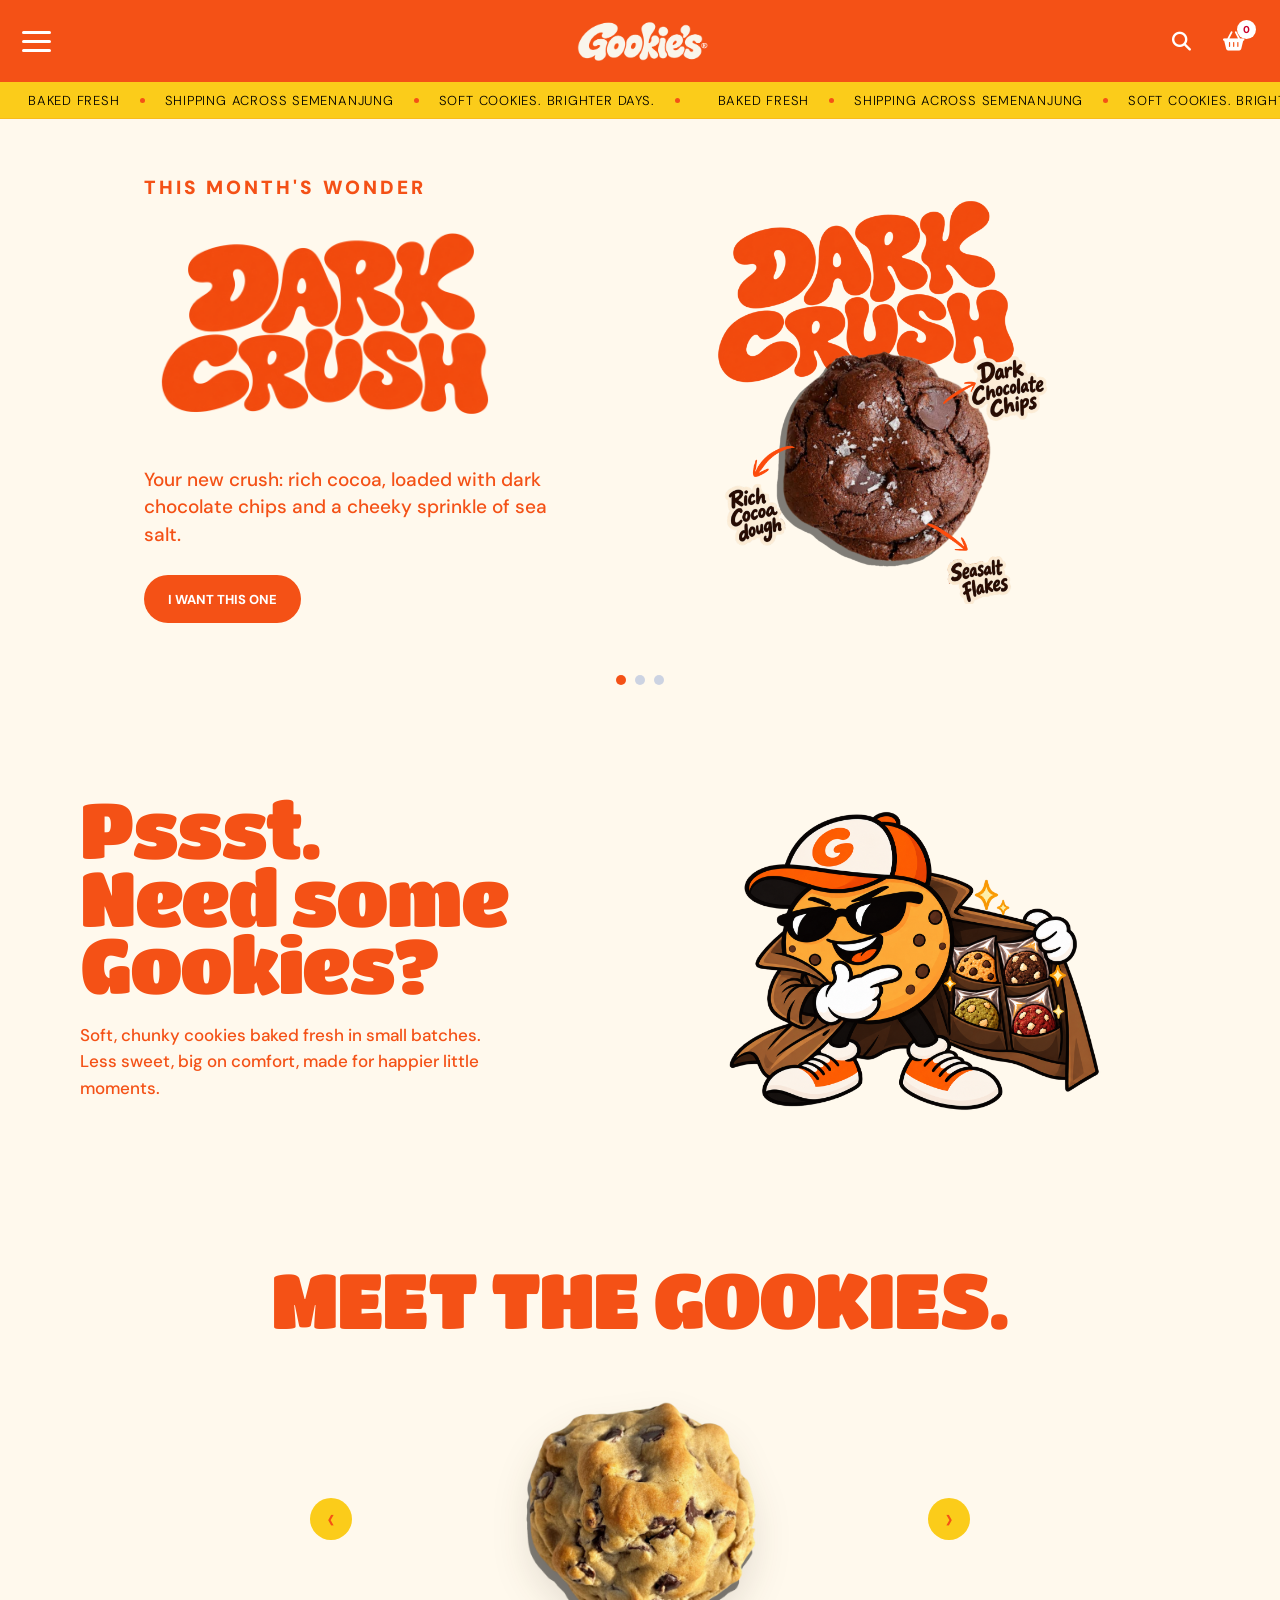
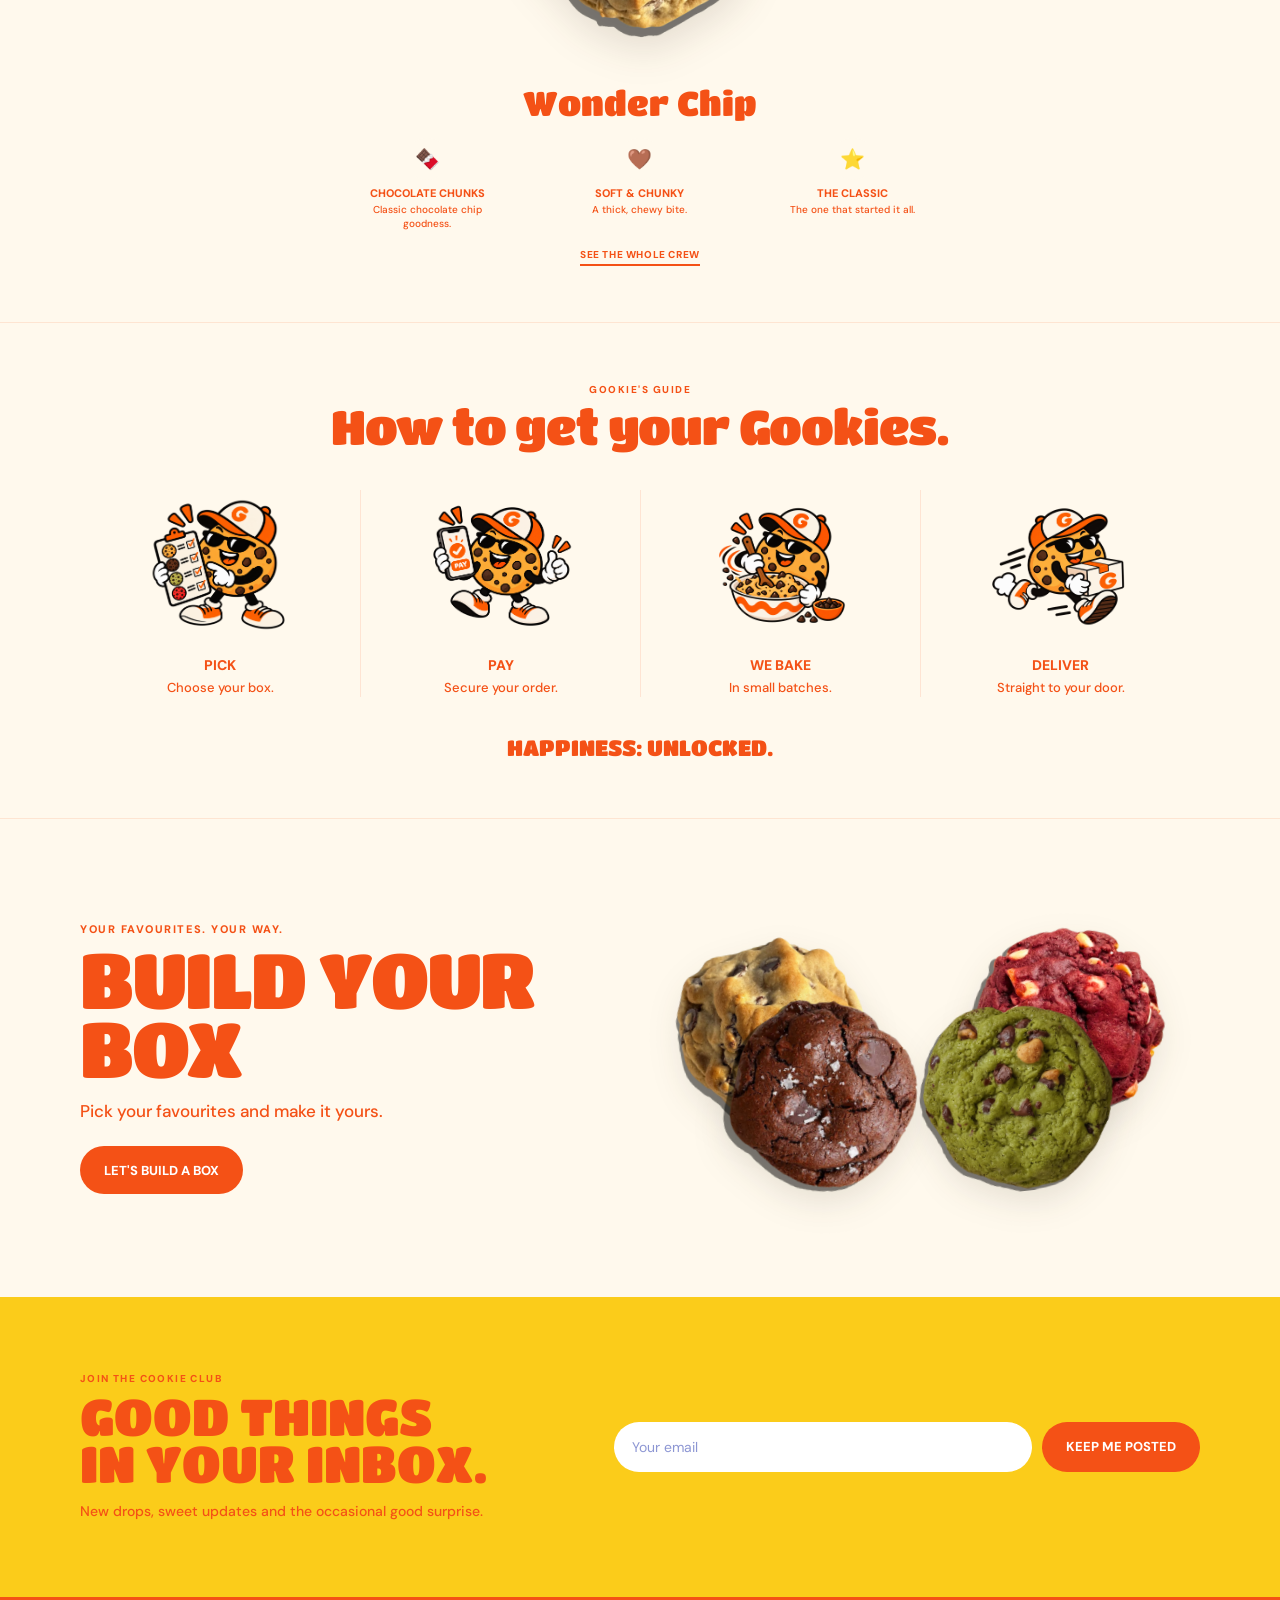
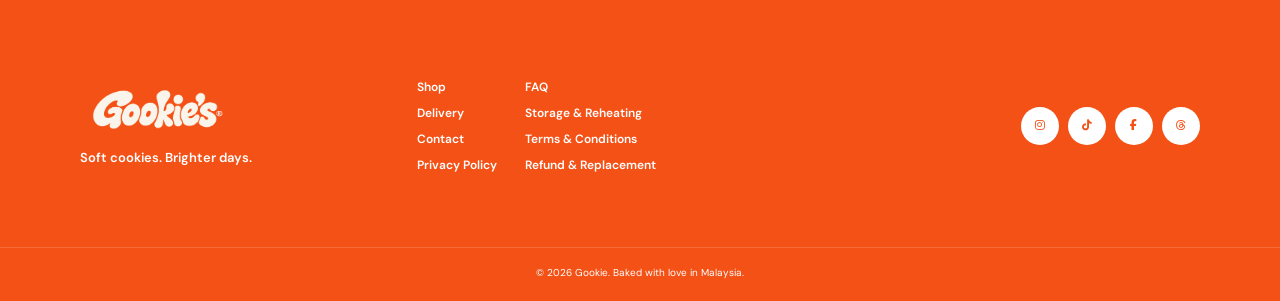
==== commit b5218d65: "Add files via upload" ====
--- a/index.html
+++ b/index.html
@@ -212,7 +212,7 @@
 
       <div class="promo-slide is-active" data-promo-slide="0">
         <div class="promo-copy">
-          <p class="promo-kicker">GOOKIE OF THE MONTH</p>
+          <p class="promo-kicker">THIS MONTH'S WONDER</p>
           
           <img
 src="monthly-title-dc.png"
@@ -220,15 +220,11 @@
   class="monthly-title-image"
 >
           <p class="promo-description" id="monthly-hero-description">Your new crush: rich cocoa, loaded with dark chocolate chips and a cheeky sprinkle of sea salt.</p>
-       
+          <a href="#cookie-lineup" class="btn btn-red">I WANT THIS ONE</a>
         </div>
         <div class="promo-visual">
           <span class="promo-blob">LIMITED<br>DROP</span>
           <img id="monthly-hero-image" src="monthly-wonder-dc.png" alt="Dark Crush Monthly Wonder cookie">
-
-             <a href="#cookie-lineup" class="btn btn-red promo-monthly-cta">
-  I WANT THIS ONE
-</a>
         </div>
       </div>
 
--- a/style.css
+++ b/style.css
@@ -344,7 +344,7 @@
 
 /* MONTHLY WONDER TITLE IMAGE */
 .monthly-title-image {
-  display: none;
+  display: block;
   width: min(100%, 360px);
   height: auto;
   object-fit: contain;
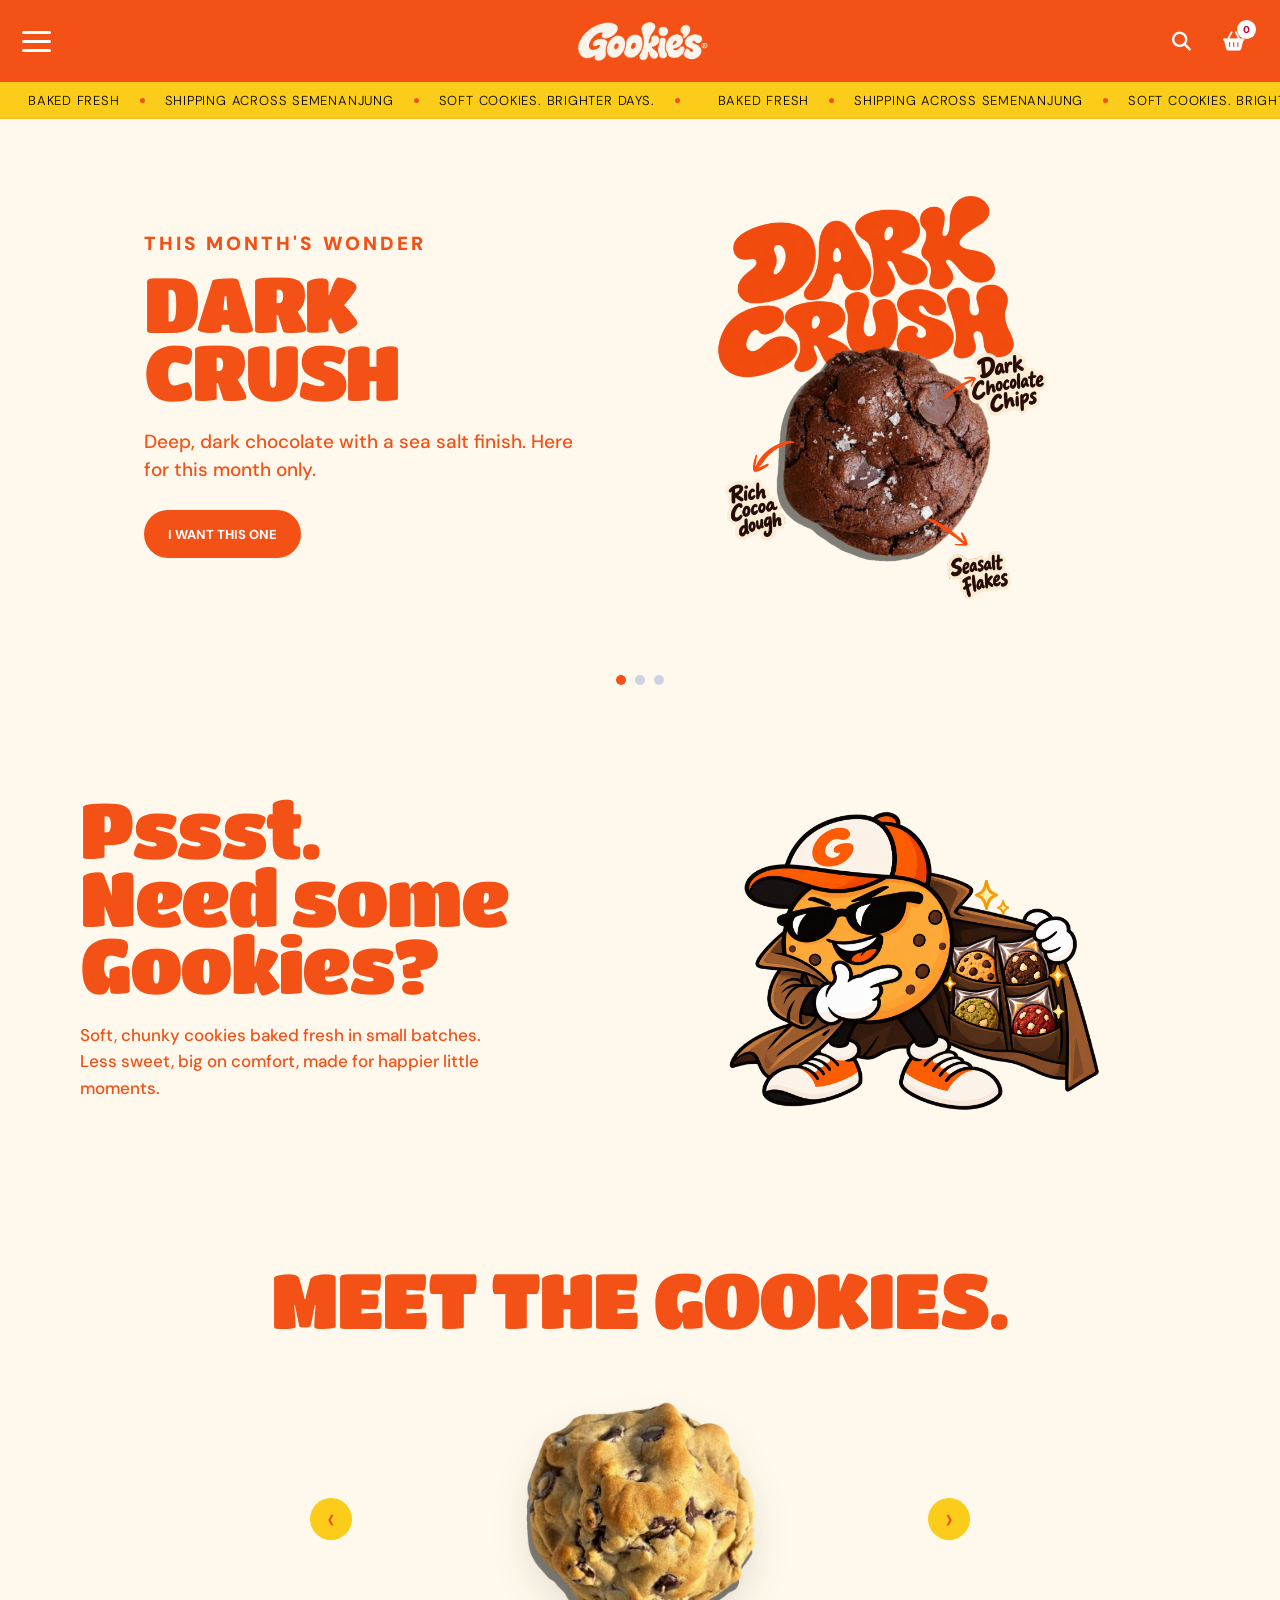
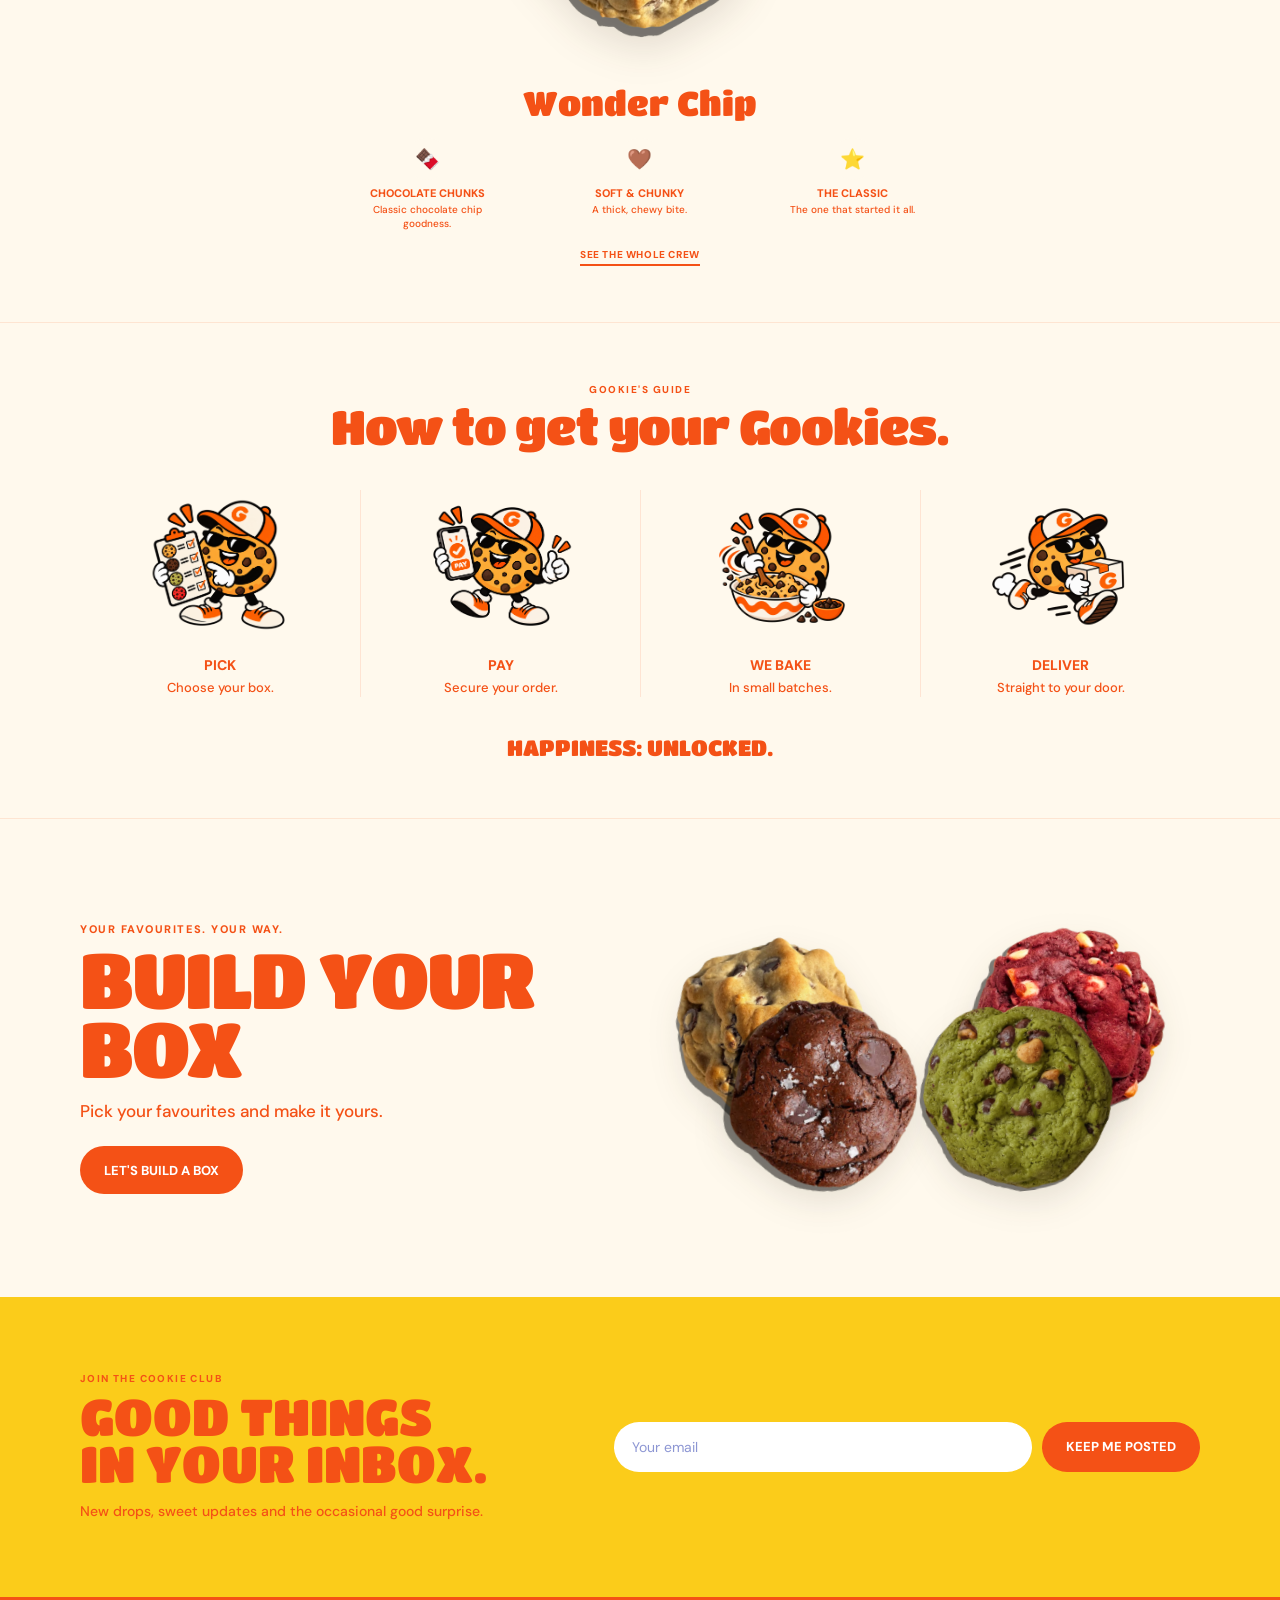
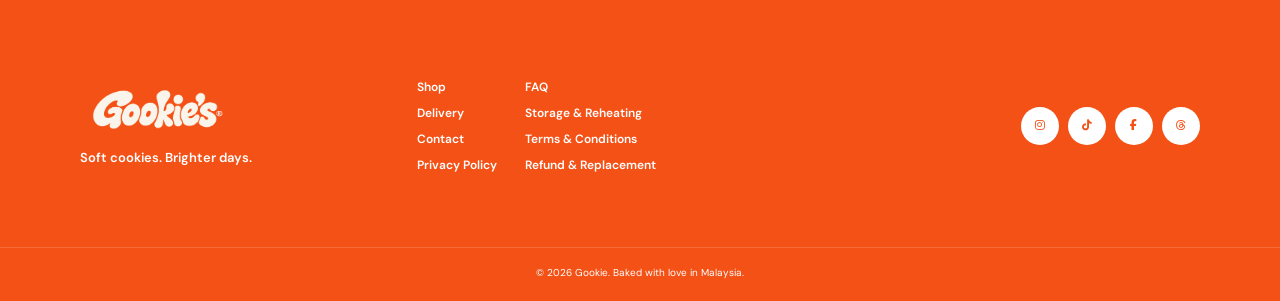
==== commit 2649d1ea: "Update index.html" ====
--- a/index.html
+++ b/index.html
@@ -214,11 +214,8 @@
         <div class="promo-copy">
           <p class="promo-kicker">THIS MONTH'S WONDER</p>
           
-          <img
-src="monthly-title-dc.png"
-  alt="Dark Crush"
-  class="monthly-title-image"
->
+         <h1 id="monthly-hero-name">DARK<br>CRUSH</h1>
+          
           <p class="promo-description" id="monthly-hero-description">Your new crush: rich cocoa, loaded with dark chocolate chips and a cheeky sprinkle of sea salt.</p>
           <a href="#cookie-lineup" class="btn btn-red">I WANT THIS ONE</a>
         </div>
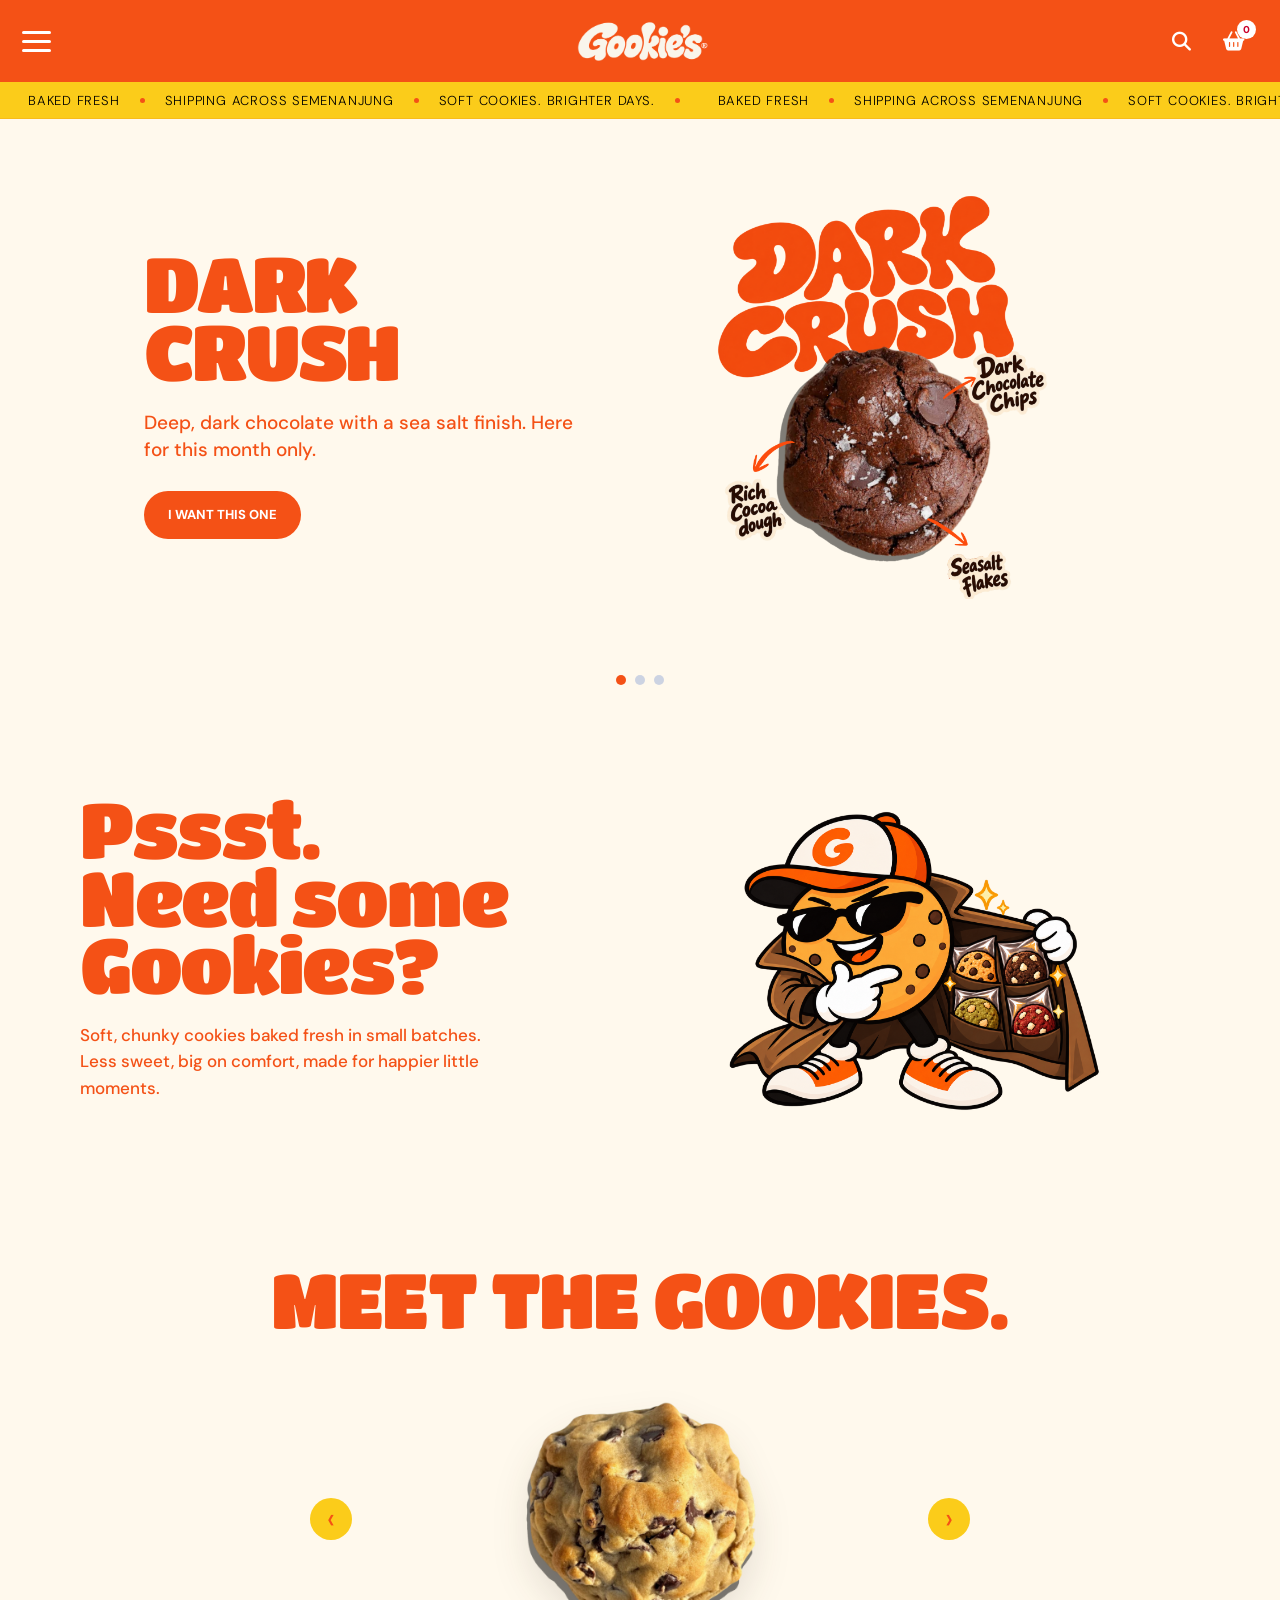
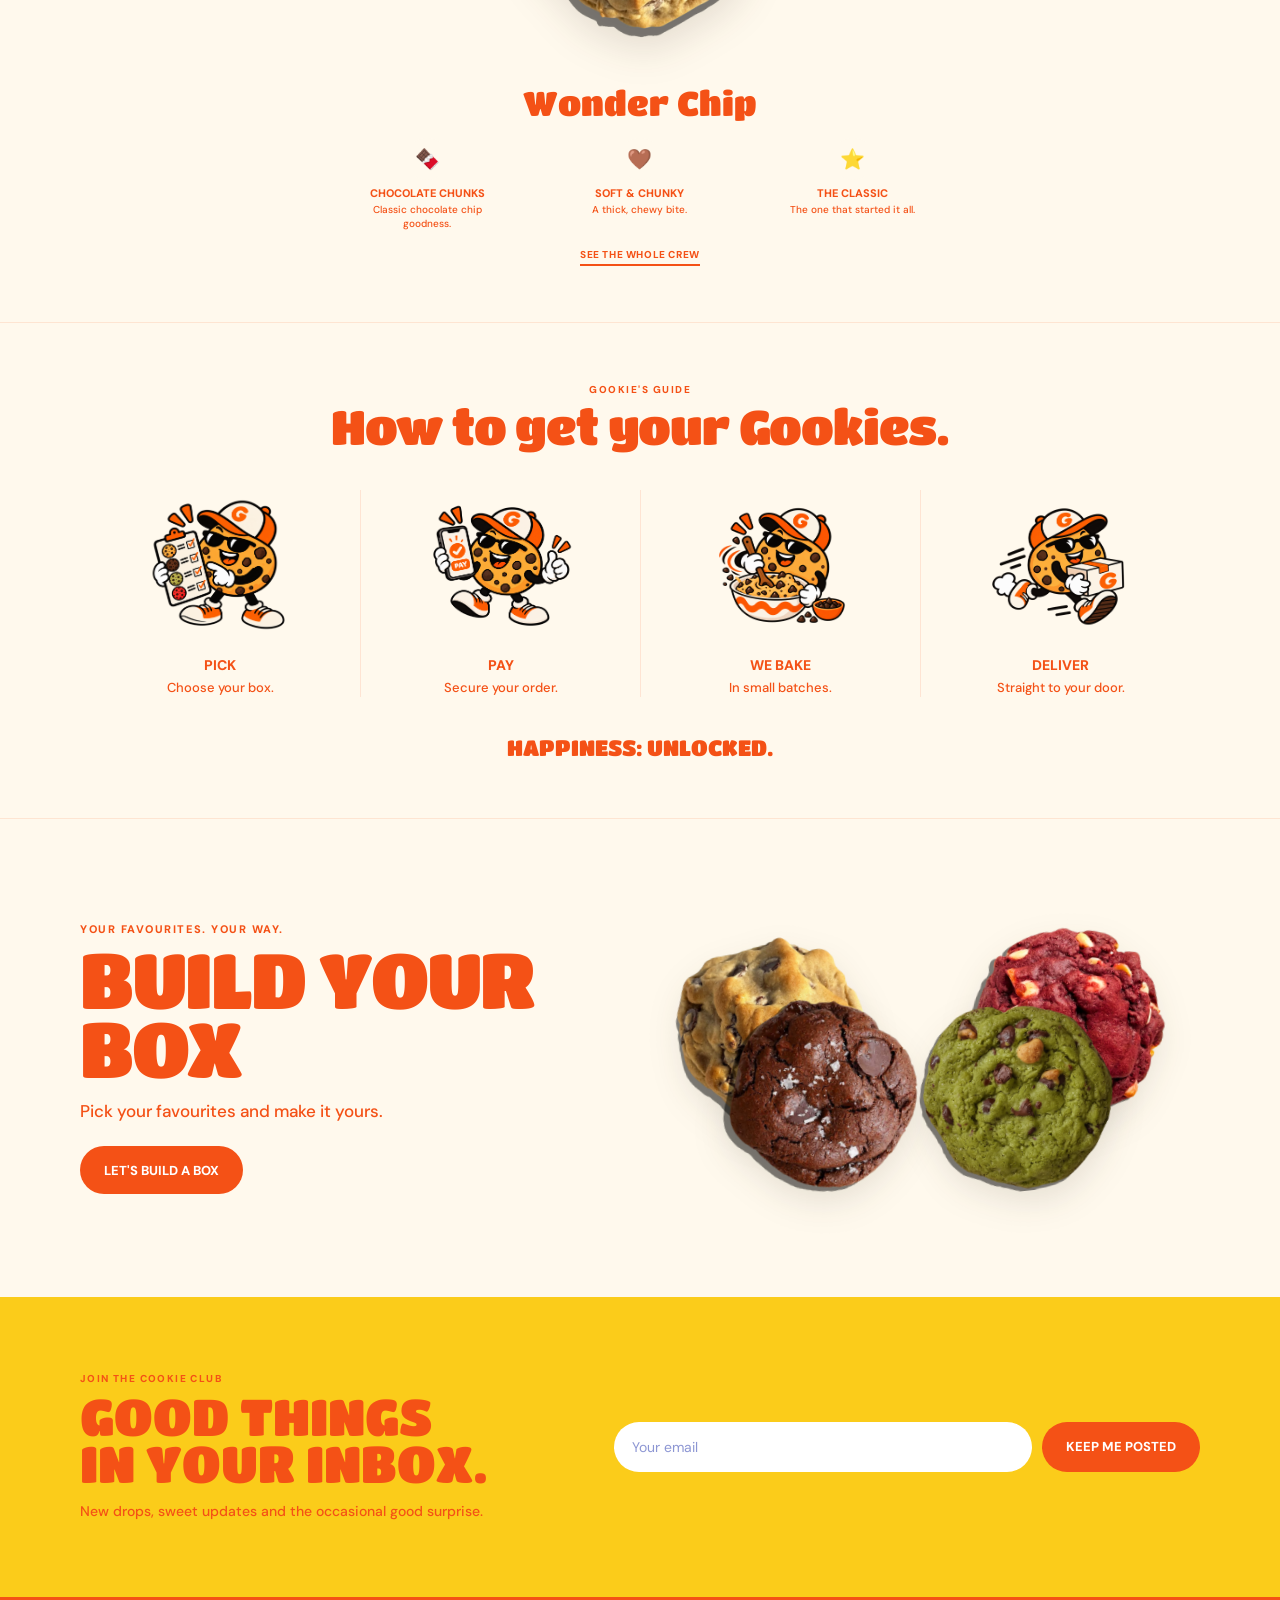
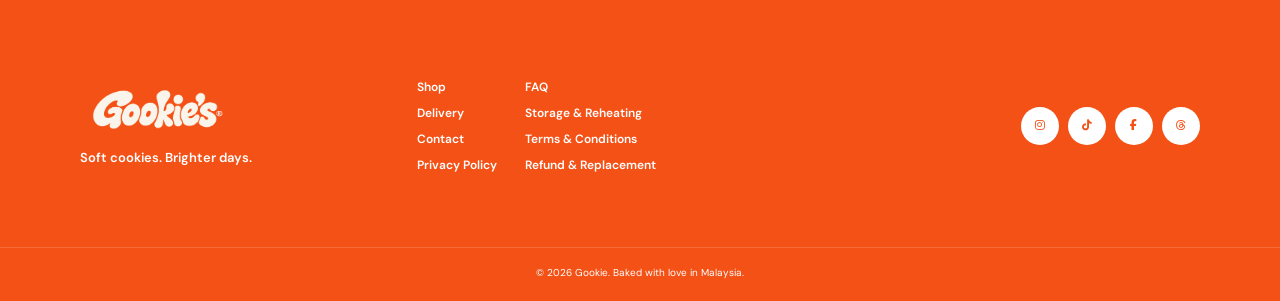
==== commit e0d683d7: "Update index.html" ====
--- a/index.html
+++ b/index.html
@@ -212,9 +212,8 @@
 
       <div class="promo-slide is-active" data-promo-slide="0">
         <div class="promo-copy">
-          <p class="promo-kicker">THIS MONTH'S WONDER</p>
           
-         <h1 id="monthly-hero-name">DARK<br>CRUSH</h1>
+         <h1 id="monthly-hero-name">GOOKIE<br>OF THE MONTH</h1>
           
           <p class="promo-description" id="monthly-hero-description">Your new crush: rich cocoa, loaded with dark chocolate chips and a cheeky sprinkle of sea salt.</p>
           <a href="#cookie-lineup" class="btn btn-red">I WANT THIS ONE</a>
--- a/style.css
+++ b/style.css
@@ -341,15 +341,6 @@
 }
 .promo-copy { position: relative; z-index: 2; }
 .promo-kicker { margin: 0 0 12px; font-size: 12px; font-weight: 900; letter-spacing: .16em; }
-
-/* MONTHLY WONDER TITLE IMAGE */
-.monthly-title-image {
-  display: block;
-  width: min(100%, 360px);
-  height: auto;
-  object-fit: contain;
-  margin: -12px 0 18px;
-}
 .promo-copy h1, .promo-copy h2 {
   margin: 0;
   font-family: "Titan One", sans-serif;
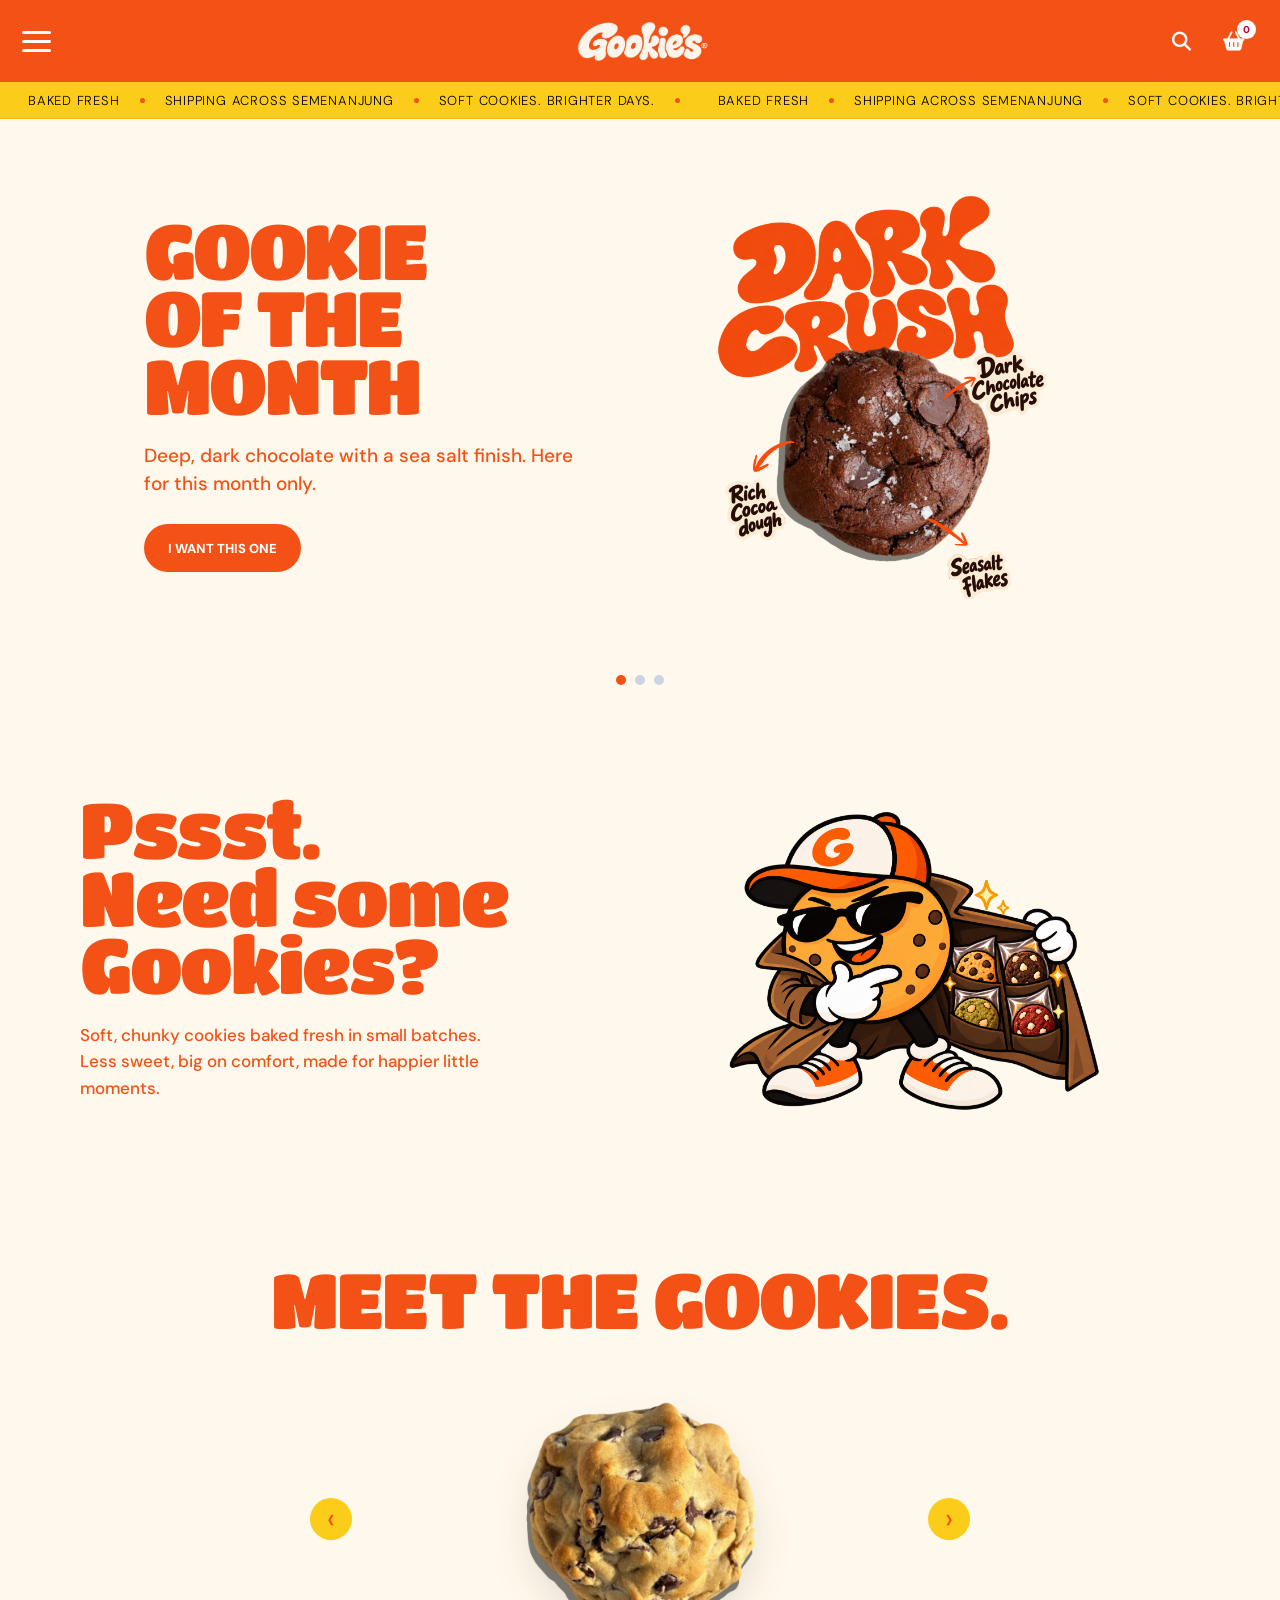
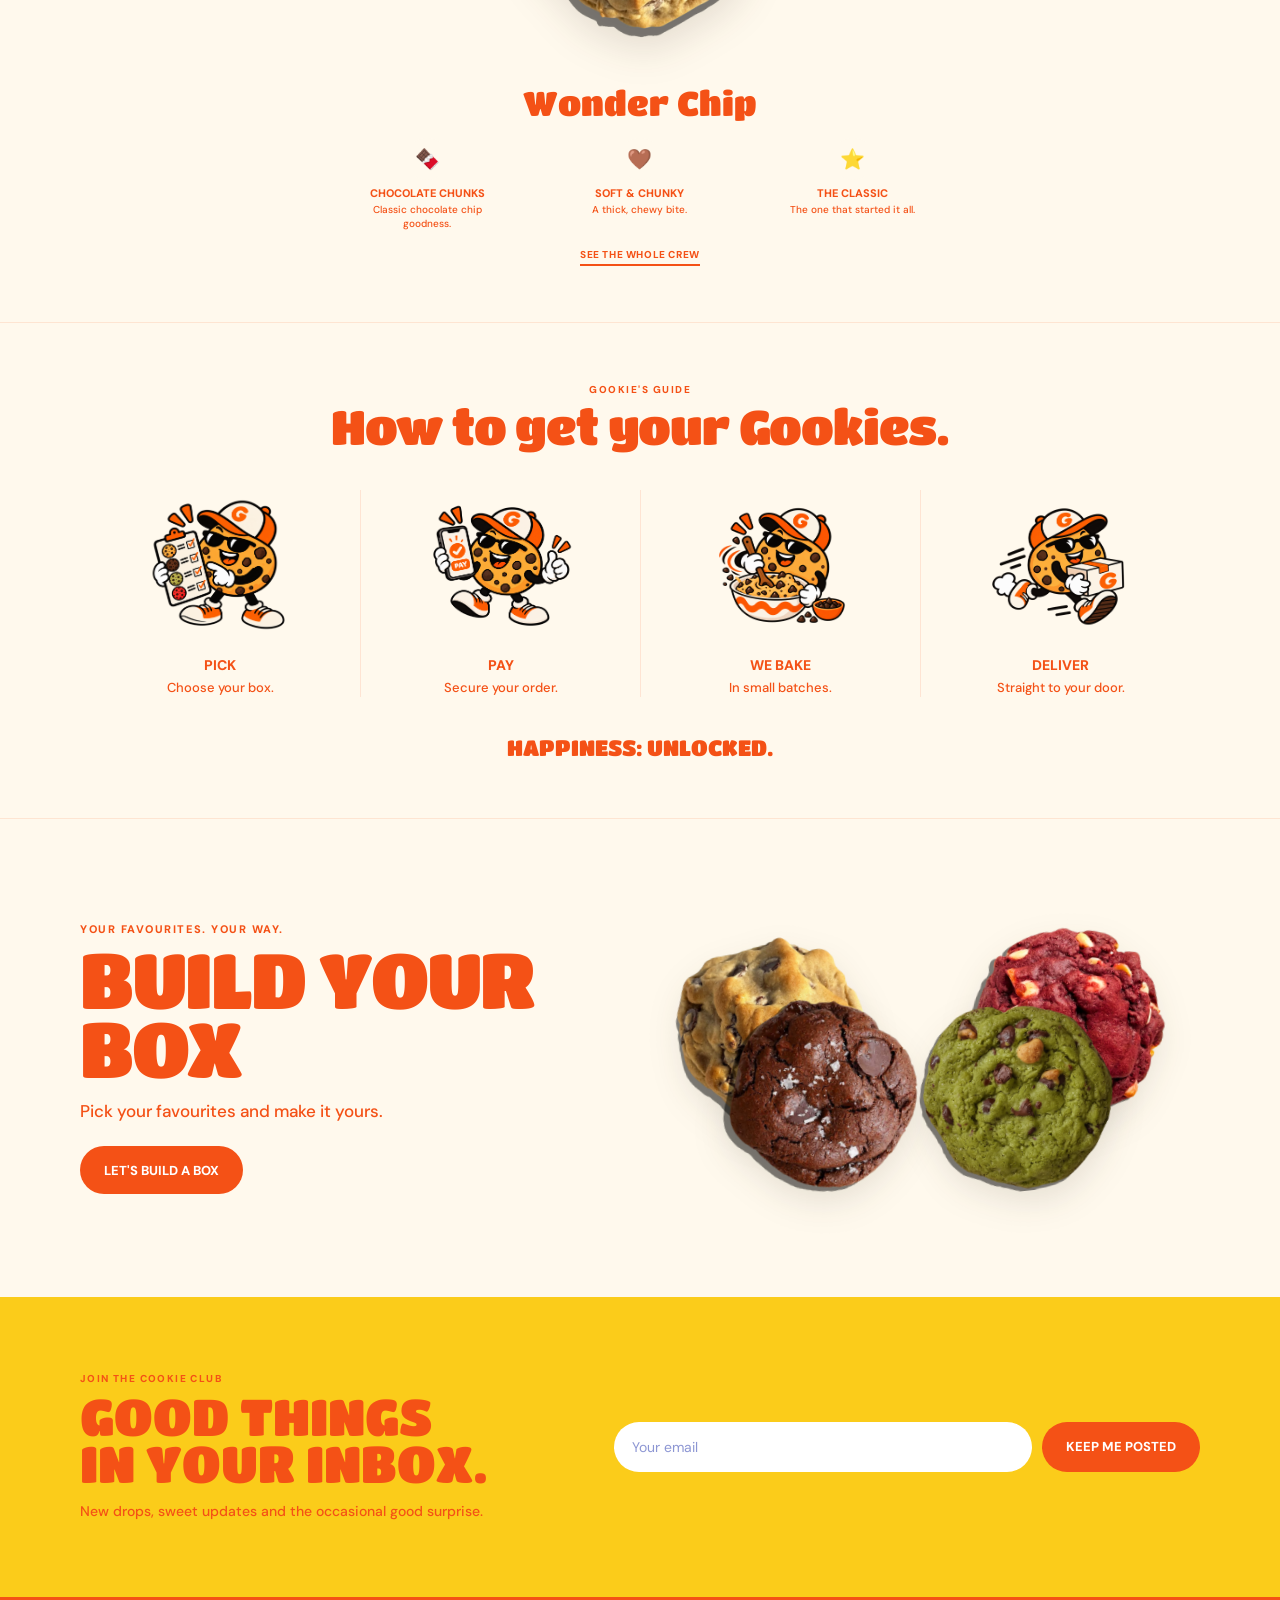
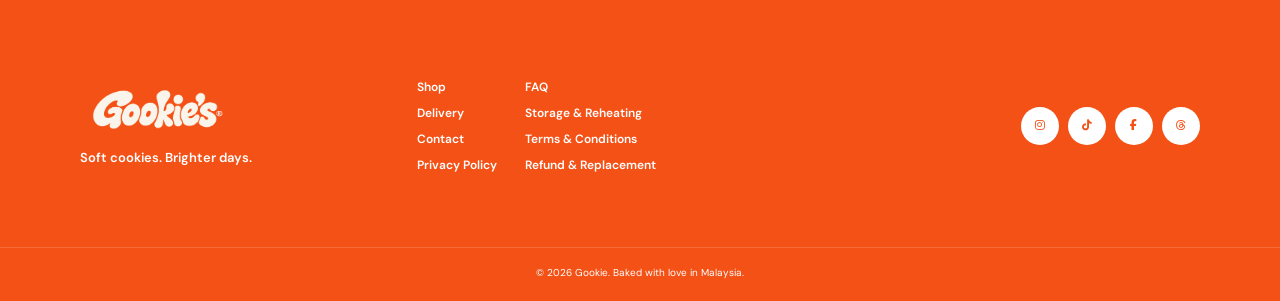
==== commit 197b5cda: "Update index.html" ====
--- a/index.html
+++ b/index.html
@@ -530,7 +530,7 @@
         const image = document.getElementById("monthly-hero-image");
         const description = document.getElementById("monthly-hero-description");
 
-        name.innerHTML = monthlyWonder.name.trim().split(/\s+/).join("<br>");
+        name.innerHTML = "GOOKIE<br>OF THE MONTH";
         image.src = monthlyWonder.image;
         image.alt = monthlyWonder.name + " Monthly Wonder cookie";
         description.textContent = monthlyWonder.description;
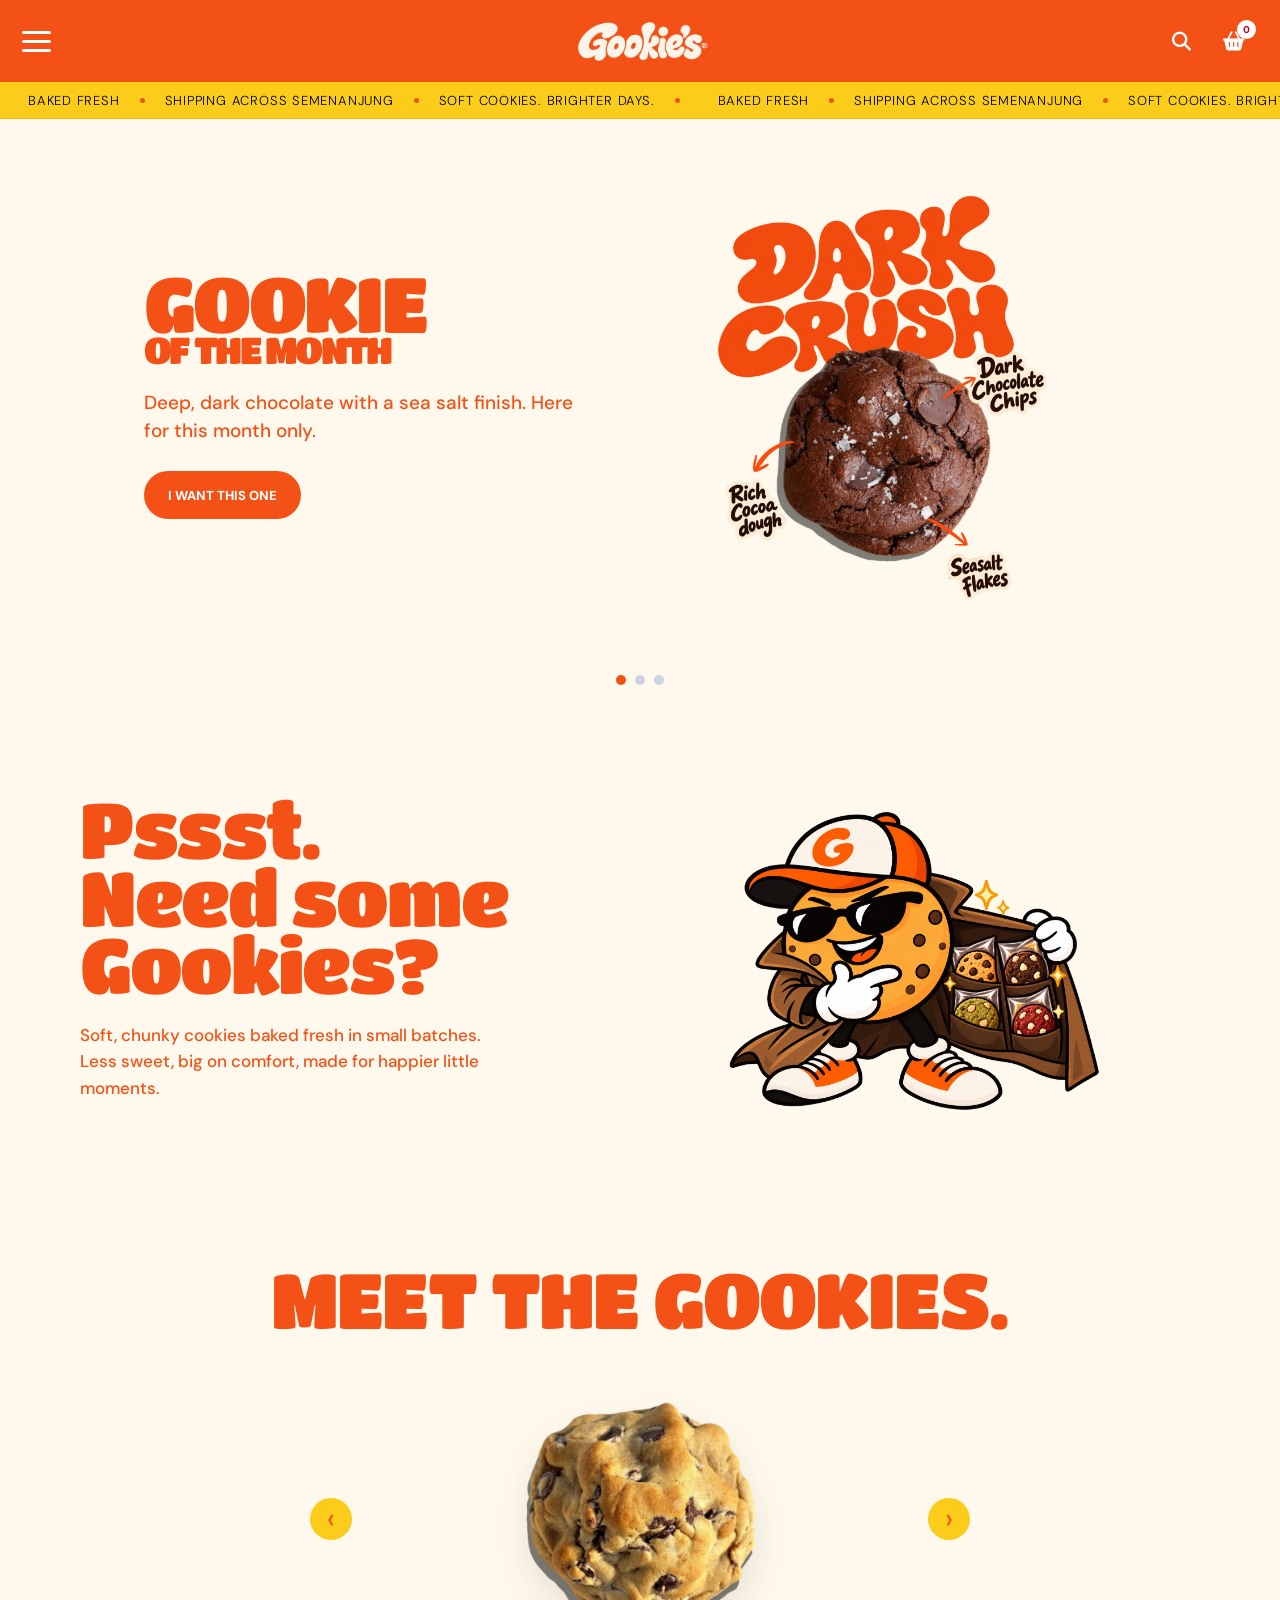
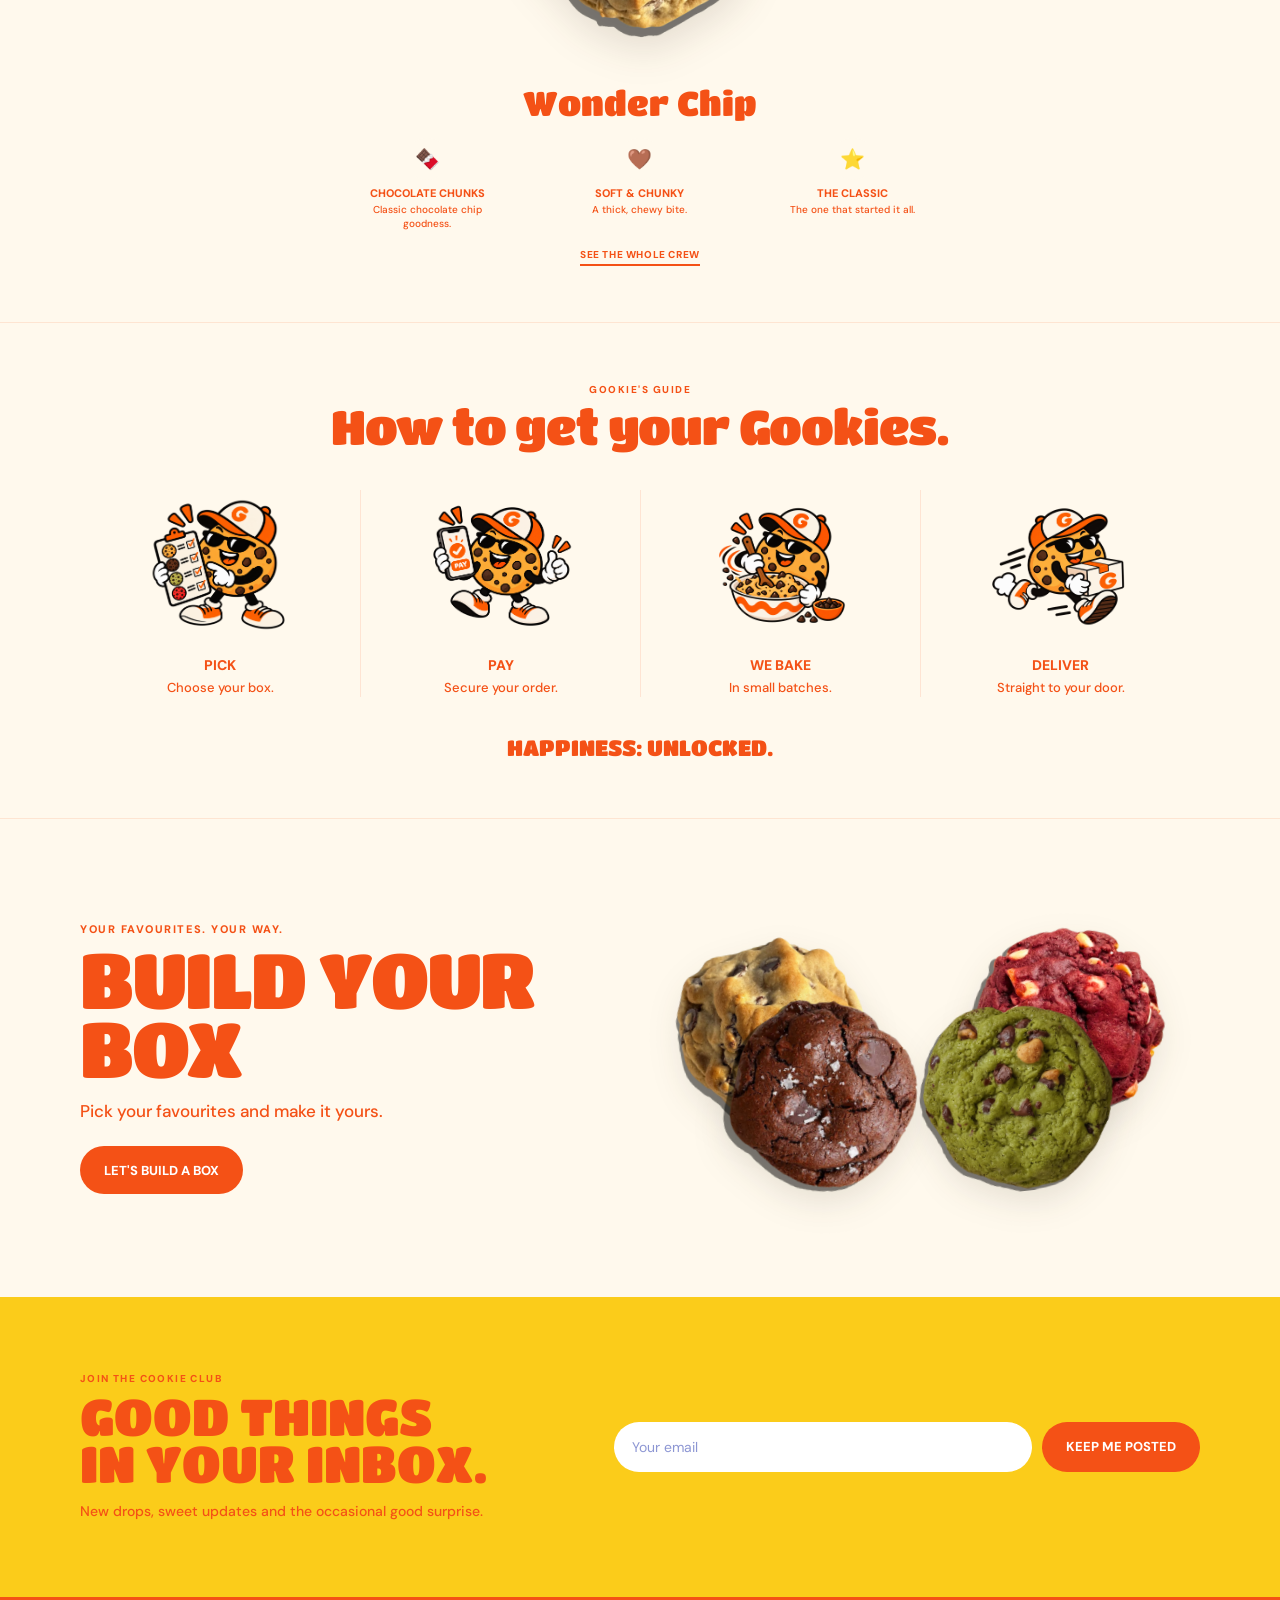
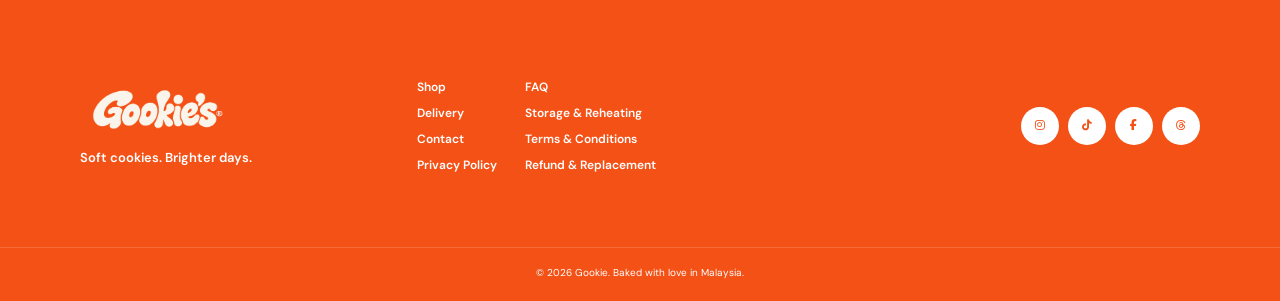
==== commit 0fff88c3: "Update index.html" ====
--- a/index.html
+++ b/index.html
@@ -213,7 +213,10 @@
       <div class="promo-slide is-active" data-promo-slide="0">
         <div class="promo-copy">
           
-         <h1 id="monthly-hero-name">GOOKIE<br>OF THE MONTH</h1>
+        <h1 id="monthly-hero-name">
+  <span class="monthly-title-main">GOOKIE</span>
+  <span class="monthly-title-sub">OF THE MONTH</span>
+</h1>
           
           <p class="promo-description" id="monthly-hero-description">Your new crush: rich cocoa, loaded with dark chocolate chips and a cheeky sprinkle of sea salt.</p>
           <a href="#cookie-lineup" class="btn btn-red">I WANT THIS ONE</a>
@@ -529,8 +532,7 @@
         const name = document.getElementById("monthly-hero-name");
         const image = document.getElementById("monthly-hero-image");
         const description = document.getElementById("monthly-hero-description");
-
-        name.innerHTML = "GOOKIE<br>OF THE MONTH";
+        
         image.src = monthlyWonder.image;
         image.alt = monthlyWonder.name + " Monthly Wonder cookie";
         description.textContent = monthlyWonder.description;
--- a/style.css
+++ b/style.css
@@ -1856,3 +1856,16 @@
 .announcement-group i {
   color: #000000;
 }
+
+/* ===== GOOKIE OF THE MONTH TITLE ===== */
+
+#monthly-hero-name .monthly-title-main {
+  display: block;
+}
+
+#monthly-hero-name .monthly-title-sub {
+  display: block;
+  font-size: 0.48em;
+  white-space: nowrap;
+  margin-top: -4px;
+}
